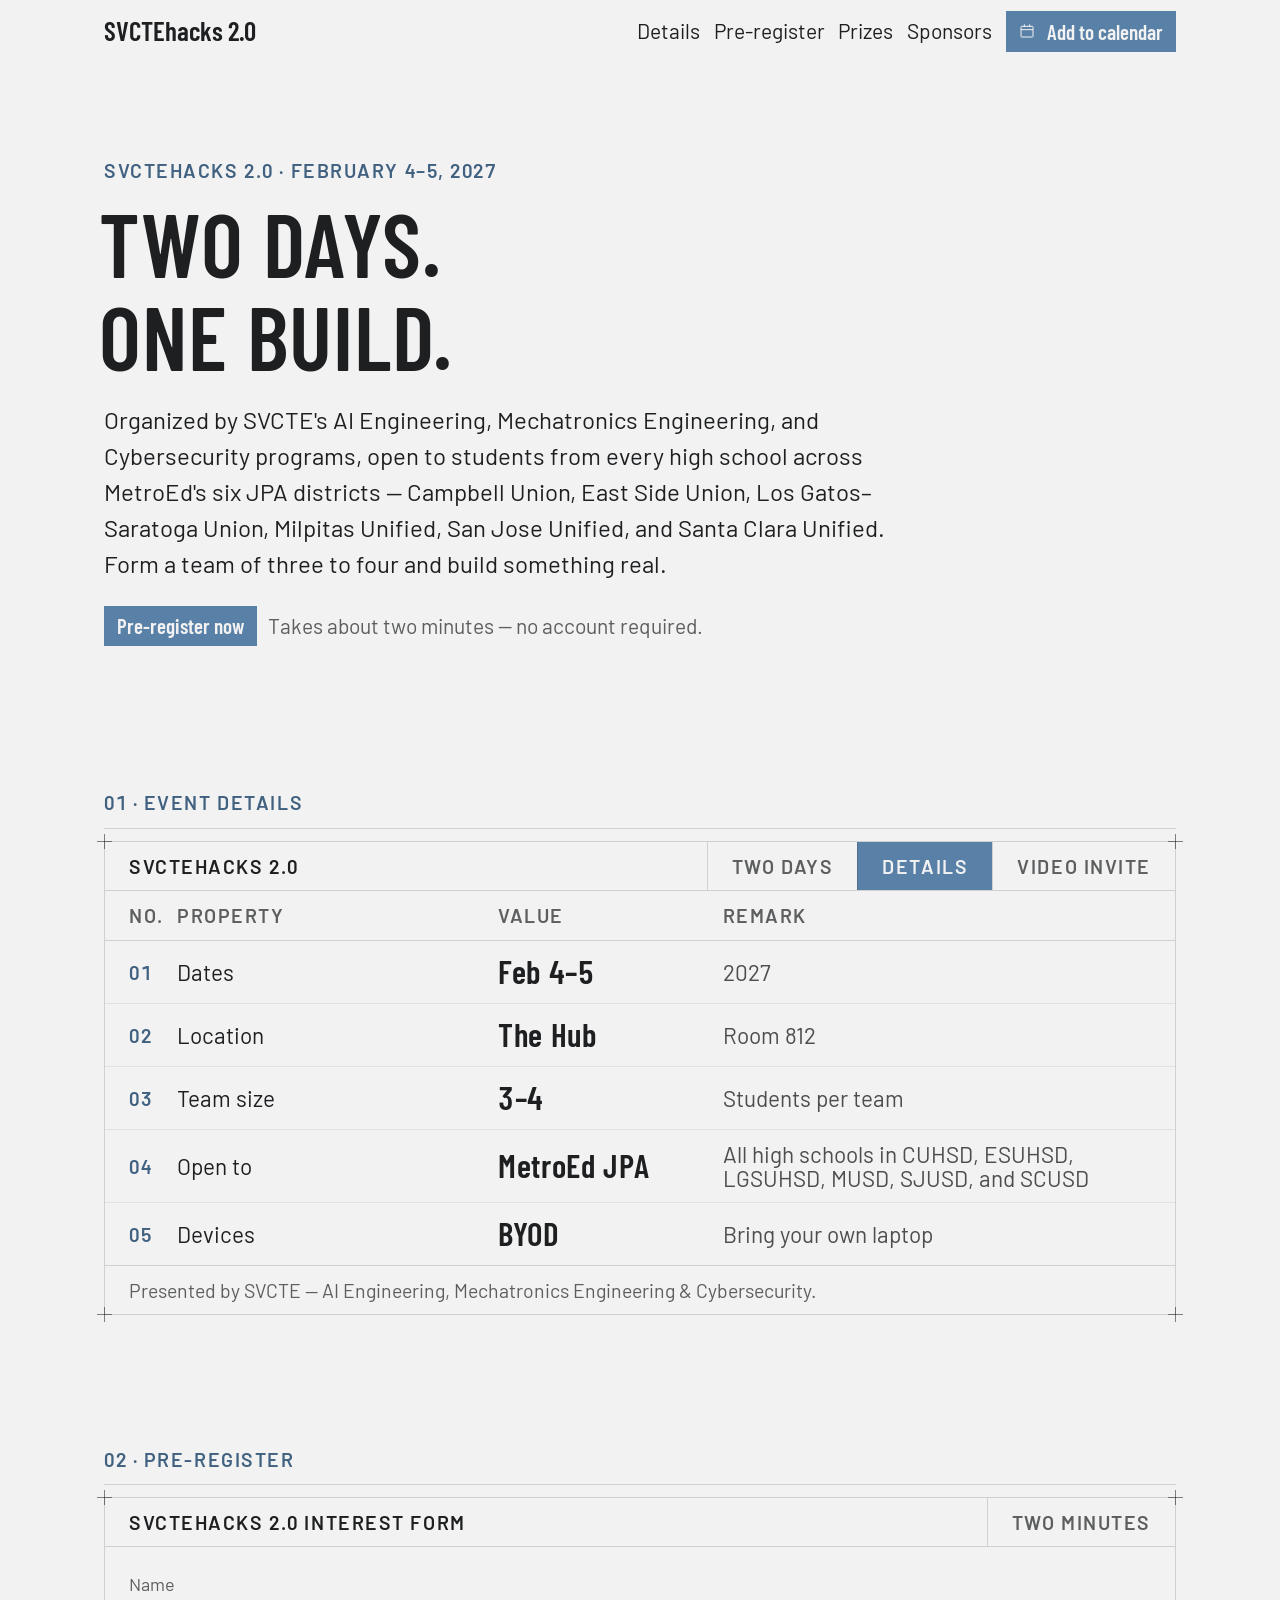
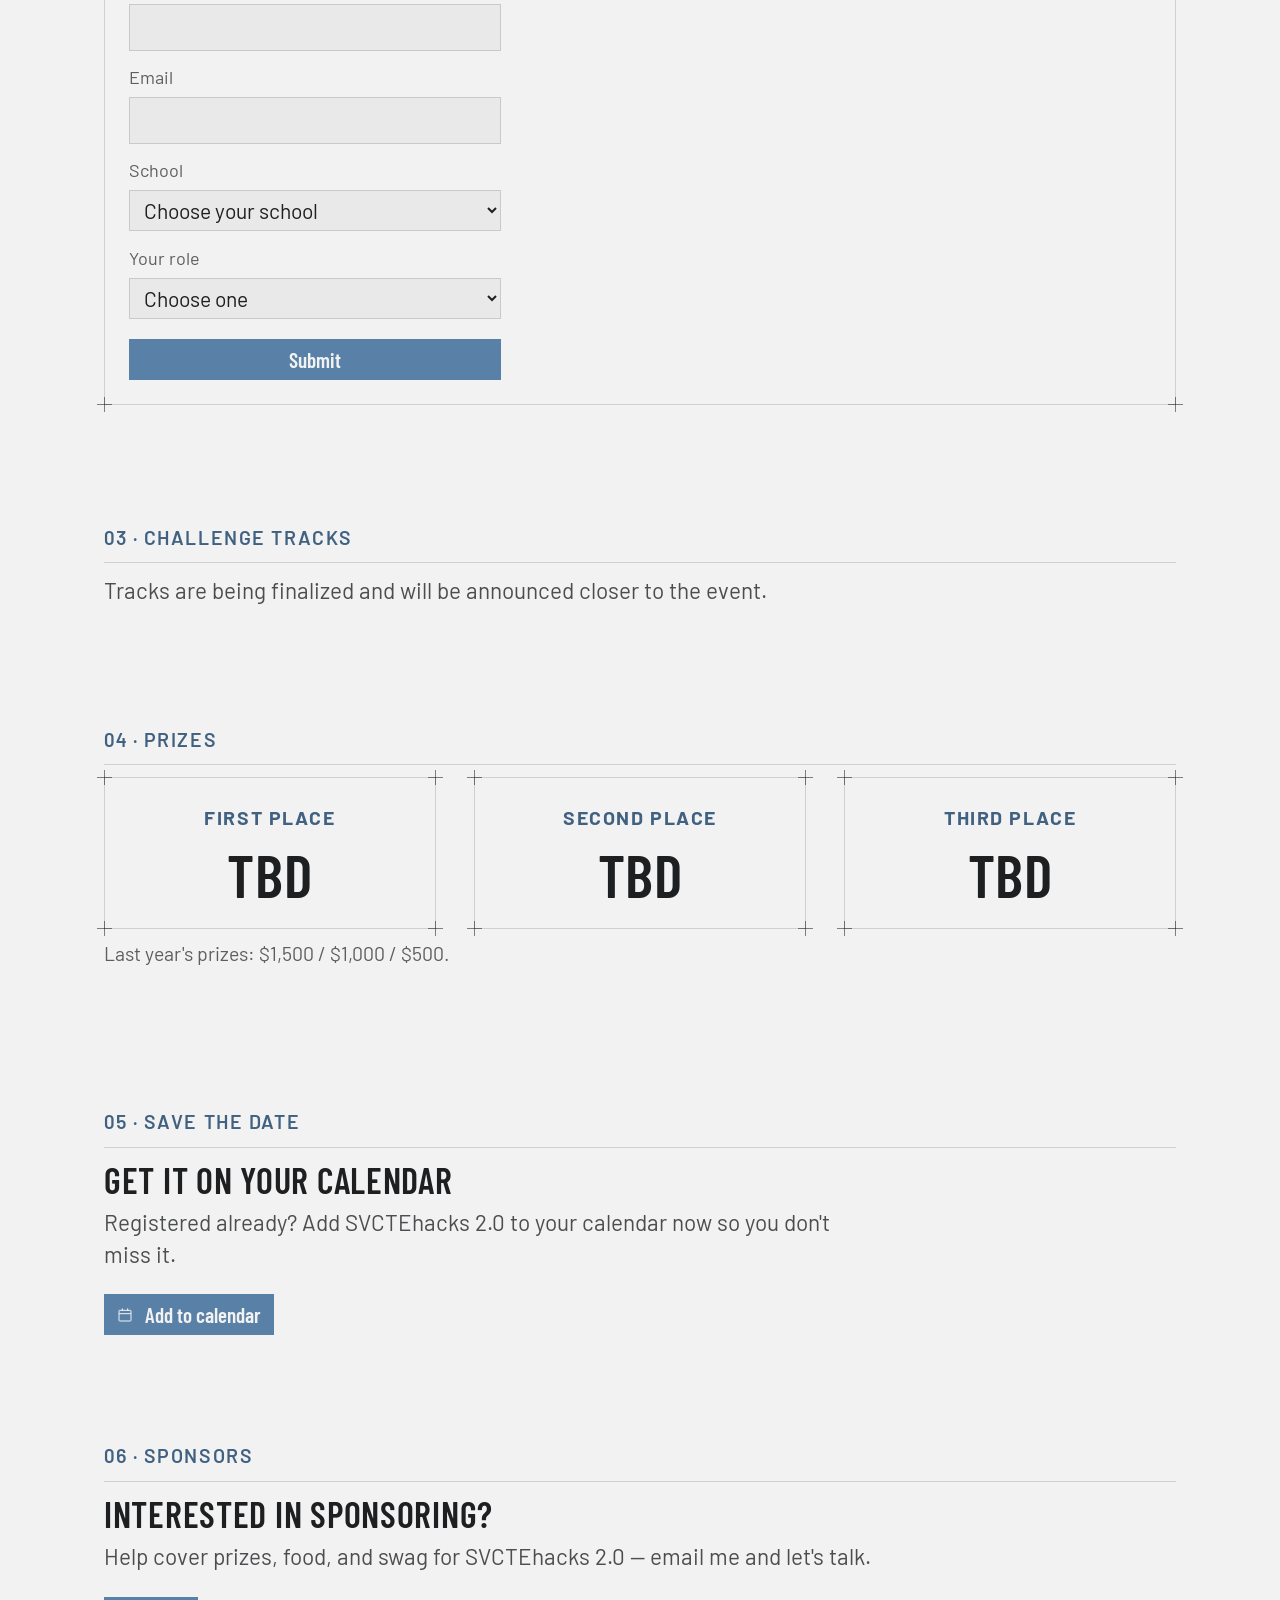
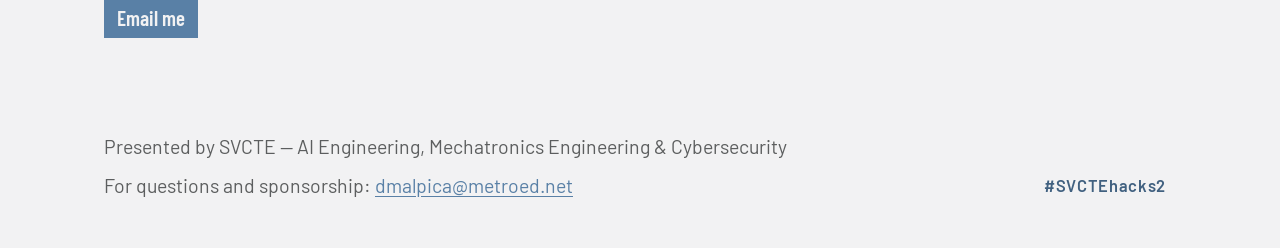
==== index.html @ 2ddc2a38 "sponsors" ====
<!DOCTYPE html>
<html lang="en">
<head>
<meta charset="utf-8">
<meta name="viewport" content="width=device-width, initial-scale=1">
<title>SVCTEhacks 2.0</title>
<link rel="preconnect" href="https://fonts.googleapis.com">
<link rel="preconnect" href="https://fonts.gstatic.com" crossorigin>
<link href="https://fonts.googleapis.com/css2?family=Barlow:wght@400;500;700&family=Barlow+Condensed:wght@400;600&display=swap" rel="stylesheet">
<link rel="stylesheet" href="styles.css">
</head>
<body>

<nav class="nav">
  <span class="nav-brand">SVCTEhacks 2.0</span>
  <a href="#details" aria-current="location">Details</a>
  <a href="#pre-register">Pre-register</a>
  <a href="#prizes">Prizes</a>
  <a href="#sponsors">Sponsors</a>
  <a target="_blank" rel="noopener" class="btn btn-primary" href="https://calendar.google.com/calendar/render?action=TEMPLATE&amp;text=SVCTEhacks+2.0&amp;dates=20270204T073000/20270204T154500&amp;recur=RRULE%3AFREQ%3DDAILY%3BCOUNT%3D2&amp;details=Presented+by+SVCTE+%E2%80%94+AI+Engineering%2C+Mechatronics+Engineering+%26+Cybersecurity.+Team+size%3A+3%E2%80%934.+BYOD.&amp;location=The+Hub%2C+Room+812&amp;ctz=America%2FLos_Angeles">
    <svg class="icon-cal" viewBox="0 0 24 24"><rect x="3" y="5" width="18" height="16" rx="1"></rect><line x1="3" y1="10" x2="21" y2="10"></line><line x1="8" y1="2" x2="8" y2="6"></line><line x1="16" y1="2" x2="16" y2="6"></line></svg>Add to calendar
  </a>
</nav>

<div class="wrap">

  <section class="hero">
    <span class="kicker">SVCTEhacks 2.0 · February 4–5, 2027</span>
    <h1 class="display"><span class="line">Two days.</span> <span class="line">One build.</span></h1>
    <p class="sub">Organized by SVCTE's AI Engineering, Mechatronics Engineering, and Cybersecurity programs, open to students from every high school across MetroEd's six JPA districts — Campbell Union, East Side Union, Los Gatos–Saratoga Union, Milpitas Unified, San Jose Unified, and Santa Clara Unified. Form a team of three to four and build something real.</p>
    <div class="row">
      <a href="#pre-register" class="btn btn-primary">Pre-register now</a>
      <span class="soon-note">Takes about two minutes — no account required.</span>
    </div>
  </section>

  <section class="sheet" id="details" aria-label="Event details">
    <span class="kicker">01 · Event details</span>
    <hr class="caption-rule">
    <div class="plate">
      <i class="corner tl"></i><i class="corner tr"></i><i class="corner bl"></i><i class="corner br"></i>
      <header class="title-block">
        <span class="tb-title">SVCTEhacks 2.0</span>
        <span class="tb-cell">Two days</span>
        <div class="tb-tabs" role="tablist" aria-label="Event details tabs">
          <button type="button" class="tb-tab" id="tab-details-btn" role="tab" aria-controls="tab-details-panel" aria-selected="true">Details</button>
          <button type="button" class="tb-tab" id="tab-video-btn" role="tab" aria-controls="tab-video-panel" aria-selected="false" tabindex="-1">Video invite</button>
        </div>
      </header>
      <div class="tab-panel" id="tab-details-panel" role="tabpanel" aria-labelledby="tab-details-btn">
        <table class="table spec">
          <colgroup><col class="c-num"><col class="c-prop"><col class="c-val"><col class="c-rem"></colgroup>
          <thead><tr><th scope="col">No.</th><th scope="col">Property</th><th scope="col">Value</th><th scope="col">Remark</th></tr></thead>
          <tbody>
            <tr><td class="s-num">01</td><td class="s-prop">Dates</td><td class="s-val">Feb 4–5</td><td class="s-rem">2027</td></tr>
            <tr><td class="s-num">02</td><td class="s-prop">Location</td><td class="s-val">The Hub</td><td class="s-rem">Room 812</td></tr>
            <tr><td class="s-num">03</td><td class="s-prop">Team size</td><td class="s-val">3–4</td><td class="s-rem">Students per team</td></tr>
            <tr><td class="s-num">04</td><td class="s-prop">Open to</td><td class="s-val">MetroEd JPA</td><td class="s-rem">All high schools in CUHSD, ESUHSD, LGSUHSD, MUSD, SJUSD, and SCUSD</td></tr>
            <tr><td class="s-num">05</td><td class="s-prop">Devices</td><td class="s-val">BYOD</td><td class="s-rem">Bring your own laptop</td></tr>
          </tbody>
        </table>
        <p class="sheet-note">Presented by SVCTE — AI Engineering, Mechatronics Engineering &amp; Cybersecurity.</p>
      </div>
      <div class="tab-panel" id="tab-video-panel" role="tabpanel" aria-labelledby="tab-video-btn" hidden>
        <div class="video-embed">
          <iframe src="https://drive.google.com/file/d/1wnL2YPRP2b8Q67NZZJpYlAL6P4nnTDyW/preview" allow="autoplay" allowfullscreen loading="lazy" title="SVCTEhacks 2.0 video invite"></iframe>
        </div>
      </div>
    </div>
  </section>

  <section class="sheet" id="pre-register" aria-label="Pre-registration">
    <span class="kicker">02 · Pre-register</span>
    <hr class="caption-rule">
    <div class="plate">
      <i class="corner tl"></i><i class="corner tr"></i><i class="corner bl"></i><i class="corner br"></i>
      <header class="title-block">
        <span class="tb-title">SVCTEhacks 2.0 Interest Form</span>
        <span class="tb-cell">Two minutes</span>
      </header>
      <form class="reg-form" id="reg-form" action="https://docs.google.com/forms/d/e/1FAIpQLSfO6ribWVjXByzqpLZB1OcI2Eb27AE6U26byu3oRKLkeKLzAw/formResponse" method="POST" target="hidden_iframe">
        <div class="field">
          <label for="reg-name">Name</label>
          <input class="input" type="text" id="reg-name" name="entry.893244931" autocomplete="name" required>
        </div>
        <div class="field">
          <label for="reg-email">Email</label>
          <input class="input" type="email" id="reg-email" name="entry.1151241553" autocomplete="email" required>
        </div>
        <div class="field">
          <label for="reg-school">School</label>
          <select class="input" id="reg-school" name="entry.1630946748" required>
            <option value="" disabled selected>Choose your school</option>
            <option>Abraham Lincoln High School</option>
            <option>Accel Middle College</option>
            <option>Andrew P. Hill High School</option>
            <option>Apollo High School</option>
            <option>Boynton High School</option>
            <option>Branham High School</option>
            <option>Broadway High School</option>
            <option>Calaveras Hills High School</option>
            <option>Calero High School</option>
            <option>Del Mar High School</option>
            <option>Evergreen Valley High School</option>
            <option>Foothill High School</option>
            <option>Gunderson High School</option>
            <option>Independence High School</option>
            <option>James Lick High School</option>
            <option>Leigh High School</option>
            <option>Leland High School</option>
            <option>Liberty Alternative School</option>
            <option>Los Gatos High School</option>
            <option>MacDonald High School</option>
            <option>Middle College High School</option>
            <option>Milpitas High School</option>
            <option>Mission Early College High School</option>
            <option>Mt. Pleasant High School</option>
            <option>New Valley High School</option>
            <option>Oak Grove High School</option>
            <option>Pegasus High School</option>
            <option>Phoenix High School</option>
            <option>Piedmont Hills High School</option>
            <option>Pioneer High School</option>
            <option>Prospect High School</option>
            <option>San José High School</option>
            <option>Santa Clara High School</option>
            <option>Santa Teresa High School</option>
            <option>Saratoga High School</option>
            <option>Silver Creek High School</option>
            <option>Westmont High School</option>
            <option>Wilcox High School</option>
            <option>William C. Overfelt High School</option>
            <option>Willow Glen High School</option>
            <option>Wilson High School</option>
            <option>Yerba Buena High School</option>
          </select>
        </div>
        <div class="field">
          <label for="reg-role">Your role</label>
          <select class="input" id="reg-role" name="entry.1387347666" required>
            <option value="" disabled selected>Choose one</option>
            <option value="student">Student</option>
            <option value="teacher">Teacher</option>
            <option value="counselor">Counselor</option>
          </select>
        </div>
        <button type="submit" class="btn btn-primary btn-block">Submit</button>
      </form>
      <p class="reg-confirm" id="reg-confirm" hidden>You're on the list — we'll email you when full registration opens.</p>
    </div>
  </section>
  <iframe name="hidden_iframe" id="hidden_iframe" title="Registration submission target" style="display:none;"></iframe>

  <section class="tracks">
    <span class="kicker">03 · Challenge tracks</span>
    <hr class="caption-rule">
    <p class="note">Tracks are being finalized and will be announced closer to the event.</p>
  </section>

  <section class="prizes-section" id="prizes">
    <span class="kicker">04 · Prizes</span>
    <hr class="caption-rule">
    <div class="cells">
      <div class="cell-frame">
        <i class="corner tl"></i><i class="corner tr"></i><i class="corner bl"></i><i class="corner br"></i>
        <p class="place">First place</p>
        <p class="amount">TBD</p>
      </div>
      <div class="cell-frame">
        <i class="corner tl"></i><i class="corner tr"></i><i class="corner bl"></i><i class="corner br"></i>
        <p class="place">Second place</p>
        <p class="amount">TBD</p>
      </div>
      <div class="cell-frame">
        <i class="corner tl"></i><i class="corner tr"></i><i class="corner bl"></i><i class="corner br"></i>
        <p class="place">Third place</p>
        <p class="amount">TBD</p>
      </div>
    </div>
    <p class="sheet-note" style="border-top:0;padding-left:0;">Last year's prizes: $1,500 / $1,000 / $500.</p>
  </section>

  <section class="close" id="calendar">
    <span class="kicker">05 · Save the date</span>
    <hr class="caption-rule">
    <h3>Get it on your calendar</h3>
    <p class="sub">Registered already? Add SVCTEhacks 2.0 to your calendar now so you don't miss it.</p>
    <div class="row">
      <a target="_blank" rel="noopener" class="btn btn-primary" href="https://calendar.google.com/calendar/render?action=TEMPLATE&amp;text=SVCTEhacks+2.0&amp;dates=20270204T073000/20270204T154500&amp;recur=RRULE%3AFREQ%3DDAILY%3BCOUNT%3D2&amp;details=Presented+by+SVCTE+%E2%80%94+AI+Engineering%2C+Mechatronics+Engineering+%26+Cybersecurity.+Team+size%3A+3%E2%80%934.+BYOD.&amp;location=The+Hub%2C+Room+812&amp;ctz=America%2FLos_Angeles">
        <svg class="icon-cal" viewBox="0 0 24 24"><rect x="3" y="5" width="18" height="16" rx="1"></rect><line x1="3" y1="10" x2="21" y2="10"></line><line x1="8" y1="2" x2="8" y2="6"></line><line x1="16" y1="2" x2="16" y2="6"></line></svg>Add to calendar
      </a>
    </div>
  </section>

  <section class="close" id="sponsors">
    <span class="kicker">06 · Sponsors</span>
    <hr class="caption-rule">
    <h3>Interested in sponsoring?</h3>
    <p class="sub">Help cover prizes, food, and swag for SVCTEhacks 2.0 — email me and let's talk.</p>
    <div class="row">
      <a class="btn btn-primary" href="mailto:dmalpica@metroed.net?subject=SVCTEhacks%202.0%20Sponsorship">Email me</a>
    </div>
  </section>

  <footer>
    <span>Presented by SVCTE — AI Engineering, Mechatronics Engineering &amp; Cybersecurity</span>
    <span>For questions and sponsorship: <a href="mailto:dmalpica@metroed.net">dmalpica@metroed.net</a></span>
    <span class="tag">#SVCTEhacks2</span>
  </footer>
</div>

<script src="script.js"></script>
</body>
</html>
---- styles.css ----
/* Industry — design-system tokens and component classes. This file is the source of truth for the system's look; retune it here and see readme.md. */
:root {
  --color-bg: #f2f2f3;
  --color-surface: #e9e9ea;
  --color-text: #1d1f20;
  --color-accent: #5980a6;
  --color-accent-2: #728fab;
  --color-divider: color-mix(in srgb, #1d1f20 16%, transparent);

  /* Tonal ramps — generated in OKLCH on one shared lightness scale, so the
     same step of any role matches the others in visual value. */
  --color-neutral-100: #f5f5f8;
  --color-neutral-200: #e7e7ea;
  --color-neutral-300: #d4d4d7;
  --color-neutral-400: #b7b7ba;
  --color-neutral-500: #98989b;
  --color-neutral-600: #7a7a7d;
  --color-neutral-700: #5d5d60;
  --color-neutral-800: #424244;
  --color-neutral-900: #2b2b2d;

  --color-accent-100: #eef6ff;
  --color-accent-200: #d6ebff;
  --color-accent-300: #b5d9fd;
  --color-accent-400: #94bce3;
  --color-accent-500: #749dc4;
  --color-accent-600: #597ea3;
  --color-accent-700: #416180;
  --color-accent-800: #2c455d;
  --color-accent-900: #1d2d3d;

  --color-accent-2-100: #eef6ff;
  --color-accent-2-200: #d6ebff;
  --color-accent-2-300: #bdd8f2;
  --color-accent-2-400: #9ebbd8;
  --color-accent-2-500: #7e9cb8;
  --color-accent-2-600: #627d98;
  --color-accent-2-700: #486077;
  --color-accent-2-800: #314457;
  --color-accent-2-900: #1f2d3a;

  --font-heading: "Barlow Condensed", system-ui, sans-serif;
  --font-heading-weight: 600;
  --font-body: "Barlow", system-ui, sans-serif;

  --space-1: 3.4px;
  --space-2: 6.8px;
  --space-3: 10.2px;
  --space-4: 13.6px;
  --space-6: 20.4px;
  --space-8: 27.2px;

  --radius-sm: 2px;
  --radius-md: 4px;
  --radius-lg: 7px;

  /* Elevation — derived from the ground: soft ink-tinted shadows on a
     light theme, a hairline edge + ambient darkness on a dark one. */
  --shadow-sm: 0 1px 2px color-mix(in srgb, #2b2b2d 14%, transparent);
  --shadow-md: 0 3px 10px color-mix(in srgb, #2b2b2d 16%, transparent);
  --shadow-lg: 0 12px 32px color-mix(in srgb, #2b2b2d 22%, transparent);
}

body {
  background: var(--color-bg);
  color: var(--color-text);
  font-family: var(--font-body);
}
h1, h2, h3, h4 { font-family: var(--font-heading); font-weight: var(--font-heading-weight); }

.blueprint {
  position: relative;
  border: 1px solid var(--color-divider);
  border-radius: 0;
}
/* The overlay image treatments (halftone, duotone) clip their overlay
   (overflow:hidden); a blueprint wrapper draws its registration marks
   outside the box, so when both classes share a wrapper the frame must
   win. */
.blueprint.halftone, .blueprint.plate, .blueprint.duotone { overflow: visible; }
.blueprint > .corner {
  position: absolute; width: 11px; height: 11px;
  color: color-mix(in srgb, var(--color-text) 55%, transparent);
}
.blueprint > .corner::before, .blueprint > .corner::after {
  content: ""; position: absolute; background: currentColor;
}
.blueprint > .corner::before { left: 5px; top: 0; width: 1px; height: 100%; }
.blueprint > .corner::after  { top: 5px; left: 0; width: 100%; height: 1px; }
.blueprint > .corner.tl { top: -6px; left: -6px; }
.blueprint > .corner.tr { top: -6px; right: -6px; }
.blueprint > .corner.bl { bottom: -6px; left: -6px; }
.blueprint > .corner.br { bottom: -6px; right: -6px; }

.duotone{position:relative;overflow:hidden}
.duotone::after{content:"";position:absolute;inset:0;pointer-events:none;
  background:var(--color-accent);mix-blend-mode:color}

/* ══════════════════════════════════════════════════════════════════════════
   Components — built with the tokens above. Plain CSS
   on plain HTML: no JavaScript, no build step. Each class is documented in
   readme.md and demonstrated in foundations/ and components/.
   ══════════════════════════════════════════════════════════════════════ */

*, *::before, *::after { box-sizing: border-box; }
body { margin: 0; font-size: 22.5px; line-height: 1.55; font-weight: 400; }
h1, h2, h3, h4, h5, h6 {
  font-family: var(--font-heading); font-weight: var(--font-heading-weight);
  line-height: 1.12; letter-spacing: -0.015em; margin: 0 0 var(--space-2);
}
h1 { font-size: 63px; }
h2 { font-size: 48px; }
h3 { font-size: 37.5px; }
h4 { font-size: 30px; }
h5 { font-size: 24px; }
h6 { font-size: 19.5px; }
h6 { letter-spacing: 0.08em; text-transform: uppercase; }
p { margin: 0 0 var(--space-3); }
a { color: var(--color-accent); text-underline-offset: 3px; }
img { display: block; max-width: 100%; }
figure { margin: 0; }
figcaption {
  font-size: 16.5px; margin-top: var(--space-1);
  color: color-mix(in srgb, var(--color-text) 55%, transparent);
}
.text-muted { color: color-mix(in srgb, var(--color-text) 55%, transparent); }
:focus { outline: none; }
:focus-visible { outline: 2px solid var(--color-accent); outline-offset: 2px; }
::selection { background: color-mix(in srgb, var(--color-accent) 30%, transparent); }

/* — rules — */
.hr {
  height: 1px; border: 0; margin: var(--space-4) 0;
  background: var(--color-divider);
}

/* — buttons — */
.btn {
  display: inline-flex; align-items: center; justify-content: center; gap: 6px;
  cursor: pointer; text-decoration: none;
  font-family: var(--font-heading); font-weight: var(--font-heading-weight);
  font-size: 21px; line-height: 1.2; color: var(--color-text); /* matches the .input's 21px —
     the pair sits side by side in sign-up rows */
  background: transparent; border: 1px solid transparent;
  padding: var(--space-2) calc(var(--space-3) * 1.2);
  border-radius: var(--radius-md);
}
.btn svg { display: block; }
.btn:disabled { opacity: 0.45; cursor: not-allowed; }
.btn-primary { background: var(--color-accent); color: var(--color-bg); }
.btn-primary:hover { background: var(--color-accent-600); }
.btn-primary:active { background: var(--color-accent-700); }
.btn-secondary { border-color: var(--color-divider); }
.btn-secondary:hover { background: color-mix(in srgb, var(--color-text) 7%, transparent); }
.btn-secondary:active { background: color-mix(in srgb, var(--color-text) 14%, transparent); }
.btn-ghost { color: var(--color-accent); padding-inline: var(--space-1); }
.btn-ghost:hover { background: color-mix(in srgb, var(--color-accent) 10%, transparent); }
.btn-ghost:active { background: color-mix(in srgb, var(--color-accent) 18%, transparent); }
.btn-icon { width: 36px; height: 36px; padding: 0; }
.btn-block { width: 100%; margin-top: var(--space-2); }

/* — forms — */
.field > label {
  display: block; font-size: 18px; margin-bottom: 5px;
  color: color-mix(in srgb, var(--color-text) 70%, transparent);
}
.input {
  width: 100%; min-height: 36px; padding: 6px 10px; font: inherit;
  font-size: 21px; color: var(--color-text); caret-color: var(--color-accent);
  background: var(--color-surface);
  border: 1px solid var(--color-divider); border-radius: var(--radius-md);
}
.input:hover { border-color: color-mix(in srgb, var(--color-text) 45%, transparent); }
.input:focus-visible { border-color: var(--color-accent); outline-offset: 0; }
textarea.input { min-height: 90px; resize: vertical; }
.radio { display: inline-flex; align-items: center; gap: 8px; cursor: pointer; font-size: 21px; }
.radio input, .seg-opt input {
  position: absolute; opacity: 0; width: 0; height: 0; pointer-events: none;
}
.radio .dot {
  width: 16px; height: 16px; flex: none; border-radius: 50%;
  border: 1.5px solid var(--color-divider);
}
.radio:hover .dot { border-color: var(--color-accent); }
.radio input:checked + .dot {
  border-color: var(--color-accent); background: var(--color-accent);
  box-shadow: inset 0 0 0 4px var(--color-bg);
}
.radio input:focus-visible + .dot { outline: 2px solid var(--color-accent); outline-offset: 2px; }
.seg {
  display: inline-flex; overflow: hidden;
  border: 1px solid var(--color-divider); border-radius: var(--radius-md);
}
.seg-opt {
  display: inline-flex; align-items: center; gap: 6px;
  padding: 7px 12px; font-size: 19.5px; cursor: pointer;
}
.seg-opt + .seg-opt { border-left: 1px solid var(--color-divider); }
.seg-opt:has(input:checked) { background: var(--color-accent); color: var(--color-bg); }
.seg-opt:not(:has(input:checked)):hover { background: color-mix(in srgb, var(--color-text) 7%, transparent); }
.seg-opt:has(input:focus-visible) { outline: 2px solid var(--color-accent); outline-offset: -2px; }

/* — cards — */
.card {
  display: flex; flex-direction: column; gap: var(--space-2);
  padding: var(--space-3); border-radius: var(--radius-md); background: var(--color-surface);
}
.card-kicker { font-size: 15px; letter-spacing: 0.1em; text-transform: uppercase; color: var(--color-accent); }
.card-title {
  font-family: var(--font-heading); font-weight: var(--font-heading-weight);
  font-size: 25.5px; line-height: 1.2;
}
.card-body { margin: 0; font-size: 19.5px; opacity: 0.8; flex: 1; }
.card-meta {
  display: flex; align-items: center; gap: 6px; font-size: 16.5px;
  color: color-mix(in srgb, var(--color-text) 50%, transparent);
}
.elev-sm { box-shadow: var(--shadow-sm); }
.elev-md { box-shadow: var(--shadow-md); }
.elev-lg { box-shadow: var(--shadow-lg); }

/* — tags — */
.tag {
  display: inline-flex; align-items: center; font-size: 16.5px;
  letter-spacing: 0.02em; padding: 3px 10px;
  border-radius: calc(var(--radius-md) * 0.75);
}
.tag-accent { background: var(--color-accent-100); color: var(--color-accent-800); }
.tag-accent-2 { background: var(--color-accent-2-100); color: var(--color-accent-2-800); }
.tag-neutral { background: var(--color-neutral-100); color: var(--color-neutral-800); }
.tag-outline { border: 1px solid var(--color-accent); color: var(--color-accent); }

/* — navigation — */
.nav {
  display: flex; align-items: center; flex-wrap: wrap; gap: var(--space-4);
  row-gap: var(--space-3);
  padding: var(--space-3) var(--space-4);
  border-bottom: none;
}
.nav-brand {
  font-family: var(--font-heading); font-weight: var(--font-heading-weight);
  font-size: 27px; margin-right: auto;
}
.nav a { color: inherit; text-decoration: none; font-size: 21px; }
.nav a:hover, .nav a[aria-current='page'] { color: var(--color-accent); }
.nav a.btn-primary, .nav a.btn-primary:hover { color: var(--color-bg); }

.nav .btn-primary {
  position: relative;
  overflow: hidden;
}
.nav .btn-primary::after {
  content: "";
  position: absolute;
  top: 0;
  left: -60%;
  width: 45%;
  height: 100%;
  background: linear-gradient(115deg, transparent, color-mix(in srgb, var(--color-bg) 65%, transparent), transparent);
  animation: nav-cta-glimmer 3.6s ease-in-out infinite;
  pointer-events: none;
}
@keyframes nav-cta-glimmer {
  0%, 45% { left: -60%; }
  75%, 100% { left: 130%; }
}
@media (prefers-reduced-motion: reduce) {
  .nav .btn-primary::after { animation: none; display: none; }
}

/* — tables — */
.table { width: 100%; border-collapse: collapse; font-size: 21px; }
.table th {
  text-align: left; font-size: 16.5px; letter-spacing: 0.08em; text-transform: uppercase;
  color: color-mix(in srgb, var(--color-text) 60%, transparent);
  padding: var(--space-2); border-bottom: 1px solid var(--color-divider);
}
.table td {
  padding: var(--space-2);
  border-bottom: 1px solid color-mix(in srgb, var(--color-text) 8%, transparent);
}
.table tbody tr:hover { background: color-mix(in srgb, var(--color-text) 4%, transparent); }

/* — dialog — */
.dialog-backdrop {
  position: fixed; inset: 0; display: grid; place-items: center;
  padding: var(--space-4);
  background: color-mix(in srgb, var(--color-neutral-900) 50%, transparent);
}
.dialog {
  width: min(440px, 100%); display: flex; flex-direction: column; gap: var(--space-3);
  padding: var(--space-4); border-radius: var(--radius-lg);
  background: var(--color-surface); box-shadow: var(--shadow-lg);
}
.dialog-title {
  font-family: var(--font-heading); font-weight: var(--font-heading-weight);
  font-size: 30px;
}
.dialog-body { font-size: 21px; opacity: 0.85; }
.dialog-actions { display: flex; justify-content: flex-end; gap: var(--space-2); margin-top: var(--space-2); }

/* — blueprint frame: components are wireframe objects (see .blueprint
     and .corner above) — square, transparent, hairline-bordered — */
.card, .btn, .input, .tag, .seg, .dialog { border-radius: 0; }
.card, .dialog { background: transparent; border: 1px solid var(--color-divider); }
.btn { border: 1px solid var(--color-divider); }
.btn-primary { border-color: var(--color-accent); }
.btn-ghost { border-color: transparent; }

/* — page layout — */
:root { --leading: 24px; --half: 12px; --edge: clamp(20px, 5vw, 72px); --measure: 60ch; }
body { margin: 0; text-wrap: pretty; }
.wrap { max-width: 1200px; margin: 0 auto; padding: 0 var(--edge); }
.nav { padding-inline: max(var(--edge), calc((100% - 1200px) / 2 + var(--edge))); }
.nav a { white-space: nowrap; }
@media (max-width: 760px) {
  .nav-brand { flex-basis: 100%; margin-right: 0; }
}
@media (max-width: 480px) {
  .nav a:not(.btn) { display: none; }
  .nav-brand { font-size: 19px; }
  .nav .btn-primary { font-size: 14px; }
}

.kicker { display: block; font-size: 19.5px; line-height: 1.3; letter-spacing: 0.08em;
  text-transform: uppercase; font-weight: 600; color: var(--color-accent-700);
  font-feature-settings: "tnum" 1; margin: 0 0 var(--half); }
.caption-rule { height: 1px; border: 0; margin: 0 0 calc(var(--leading) - var(--half)); background: var(--color-divider); }

.hero { padding: calc(4 * var(--leading)) 0 calc(3 * var(--leading)); }
.display { font-family: var(--font-heading); font-weight: var(--font-heading-weight);
  font-size: clamp(48px, 7vw, 96px); line-height: clamp(50px, 7.3vw, 100px);
  letter-spacing: 0.01em; text-transform: uppercase; margin: 0; margin-left: -0.052em;
  text-box: trim-both cap alphabetic; }
.display .line { display: block; }
.hero .sub { font-size: 24px; line-height: 1.5; max-width: var(--measure);
  margin: calc(1.5 * var(--leading) - 1cap) 0 0; text-box: trim-both cap alphabetic; }
.hero .row { display: flex; gap: var(--space-3); flex-wrap: wrap; margin-top: var(--leading); align-items: center; }
.hero .row .btn, .close .row .btn { flex-shrink: 0; white-space: nowrap; }
.icon-cal { width: 16px; height: 16px; stroke: currentColor; fill: none; stroke-width: 1.5;
  vertical-align: -3px; margin-right: 6px; }
.soon-note { font-size: 21px; color: color-mix(in srgb, var(--color-text) 70%, transparent); }

.sheet { padding: calc(3 * var(--leading)) 0 calc(2.5 * var(--leading)); }
.plate { position: relative; border: 1px solid var(--color-divider); }
.plate > .corner, .cell-frame > .corner { position: absolute; width: 15px; height: 15px;
  color: color-mix(in srgb, var(--color-text) 55%, transparent); pointer-events: none; }
.plate > .corner::before, .cell-frame > .corner::before { content: ""; position: absolute; left: 7px; top: 0; width: 1px; height: 100%; background: currentColor; }
.plate > .corner::after, .cell-frame > .corner::after { content: ""; position: absolute; top: 7px; left: 0; width: 100%; height: 1px; background: currentColor; }
.plate > .corner.tl, .cell-frame > .corner.tl { top: -8px; left: -8px; }
.plate > .corner.tr, .cell-frame > .corner.tr { top: -8px; right: -8px; }
.plate > .corner.bl, .cell-frame > .corner.bl { bottom: -8px; left: -8px; }
.plate > .corner.br, .cell-frame > .corner.br { bottom: -8px; right: -8px; }
.title-block { display: flex; flex-wrap: wrap; align-items: stretch; border-bottom: 1px solid var(--color-divider); }
.title-block > span { padding: var(--half) var(--leading); font-size: 19.5px; line-height: var(--leading);
  letter-spacing: 0.08em; text-transform: uppercase; font-weight: 600; font-feature-settings: "tnum" 1; }
.tb-title { flex: 1; min-width: 16ch; }
.tb-cell { border-left: 1px solid var(--color-divider); white-space: nowrap;
  color: color-mix(in srgb, var(--color-text) 70%, transparent); }
.spec { table-layout: fixed; width: 100%; }
.spec col.c-num { width: calc(3 * var(--leading)); }
.spec col.c-prop { width: 30%; }
.spec col.c-val { width: 21%; }
.spec th, .spec td { padding: var(--half) var(--leading) var(--half) 0; vertical-align: middle; }
.spec th:first-child, .spec td:first-child { padding-left: var(--leading); }
.spec th { font-size: 19.5px; line-height: 1.3; font-weight: 600;
  color: color-mix(in srgb, var(--color-text) 70%, transparent); }
.spec td { font-size: 22.5px; line-height: var(--leading); }
.spec .s-num { font-size: 19.5px; font-weight: 600; letter-spacing: 0.08em; color: var(--color-accent-700);
  font-feature-settings: "tnum" 1; }
.spec .s-val { font-family: var(--font-heading); font-weight: var(--font-heading-weight); font-size: 33px;
  line-height: 1.15; letter-spacing: 0.02em; font-feature-settings: "tnum" 1; white-space: nowrap; }
.spec .s-rem { color: color-mix(in srgb, var(--color-text) 78%, transparent); }
.spec tbody tr:last-child td { border-bottom: 0; }
.spec tbody tr:hover { background: none; }
.sheet-note { margin: 0; padding: var(--half) var(--leading); border-top: 1px solid var(--color-divider);
  font-size: 19.5px; line-height: var(--leading); color: color-mix(in srgb, var(--color-text) 70%, transparent); }

.tb-tabs { display: flex; }
.tb-tab { appearance: none; background: none; border: 0; border-left: 1px solid var(--color-divider);
  cursor: pointer; font: inherit; white-space: nowrap;
  padding: var(--half) var(--leading); font-size: 19.5px; line-height: var(--leading);
  letter-spacing: 0.08em; text-transform: uppercase; font-weight: 600; font-feature-settings: "tnum" 1;
  color: color-mix(in srgb, var(--color-text) 70%, transparent); }
.tb-tab:hover { color: var(--color-text); }
.tb-tab[aria-selected="true"] { color: var(--color-bg); background: var(--color-accent); }
.tab-panel[hidden] { display: none; }
.video-embed { position: relative; width: 100%; aspect-ratio: 16 / 9; min-height: 220px; background: var(--color-neutral-900); }
.video-embed iframe { position: absolute; inset: 0; width: 100%; height: 100%; border: 0; }

.reg-form { display: flex; flex-direction: column; gap: var(--space-4); max-width: 420px;
  padding: var(--leading); }
.reg-confirm { margin: 0; padding: var(--leading); font-size: 22.5px; line-height: 1.4;
  color: color-mix(in srgb, var(--color-text) 78%, transparent); }

.tracks { padding: calc(2.5 * var(--leading)) 0; }
.tracks p.note { font-size: 22.5px; line-height: 1.4; max-width: var(--measure);
  color: color-mix(in srgb, var(--color-text) 78%, transparent);
  margin: calc(var(--leading) - 1cap) 0 0; text-box: trim-both cap alphabetic; }

.prizes-section { padding: calc(2.5 * var(--leading)) 0 calc(3 * var(--leading)); }
.cells { display: grid; grid-template-columns: repeat(3, 1fr); gap: clamp(20px, 3vw, 48px);
  margin-top: calc(var(--leading) - var(--half)); }
.cell-frame { position: relative; border: 1px solid var(--color-divider); padding: var(--leading); text-align: center; }
.cell-frame .place { font-size: 19.5px; font-weight: 700; letter-spacing: 0.08em; text-transform: uppercase;
  color: var(--color-accent-700); margin: 0 0 var(--half); }
.cell-frame .amount { font-family: var(--font-heading); font-weight: var(--font-heading-weight);
  font-size: 60px; line-height: 1; letter-spacing: 0.01em; margin: 0; text-box: trim-both cap alphabetic; }
@media (max-width: 880px) { .cells { grid-template-columns: 1fr; gap: calc(var(--leading) + 16px); } }

.close { padding: calc(2.5 * var(--leading)) 0 calc(2 * var(--leading)); }
.close h3 { font-family: var(--font-heading); font-weight: var(--font-heading-weight); font-size: 36px;
  line-height: 1.1; letter-spacing: 0.02em; text-transform: uppercase; margin: 0;
  text-box: trim-both cap alphabetic; }
.close .sub { font-size: 22.5px; line-height: 1.4; color: color-mix(in srgb, var(--color-text) 78%, transparent);
  margin: calc(var(--leading) - 1cap) 0 0; max-width: var(--measure); text-box: trim-both cap alphabetic; }
.close .row { display: flex; gap: var(--space-3); flex-wrap: wrap; align-items: center; margin-top: var(--leading); }

footer { padding: calc(2 * var(--leading)) 0; display: flex; flex-wrap: wrap; gap: var(--half);
  align-items: center; justify-content: space-between; font-size: 19.5px; line-height: var(--leading);
  color: color-mix(in srgb, var(--color-text) 70%, transparent); }
footer .tag { color: var(--color-accent-700); font-weight: 600; letter-spacing: 0.04em; }

@media (max-width: 720px) {
  .tb-title { flex-basis: 100%; border-bottom: 1px solid var(--color-divider); }
  .title-block > .tb-cell { padding-inline: var(--half); flex: 1 0 auto; }
  .tb-title + .tb-cell { border-left: 0; padding-left: var(--leading); }
  .tb-tabs { flex: 1 0 auto; }
  .tb-tab { flex: 1; padding-inline: var(--half); }
  .spec thead { position: absolute; width: 1px; height: 1px; overflow: hidden; clip-path: inset(50%); white-space: nowrap; }
  .spec, .spec tbody, .spec td { display: block; }
  .spec tr { display: grid; grid-template-columns: max-content 1fr; column-gap: var(--half); row-gap: var(--half);
    align-items: baseline; padding: var(--leading); border-bottom: 1px solid color-mix(in srgb, var(--color-text) 8%, transparent); }
  .spec tr:last-child { border-bottom: 0; }
  .spec th, .spec td { padding: 0; border: 0; }
  .spec th:first-child, .spec td:first-child { padding-left: 0; }
  .spec .s-num { grid-column: 1; }
  .spec .s-prop { grid-column: 2; }
  .spec .s-val, .spec .s-rem { grid-column: 1 / -1; }
}
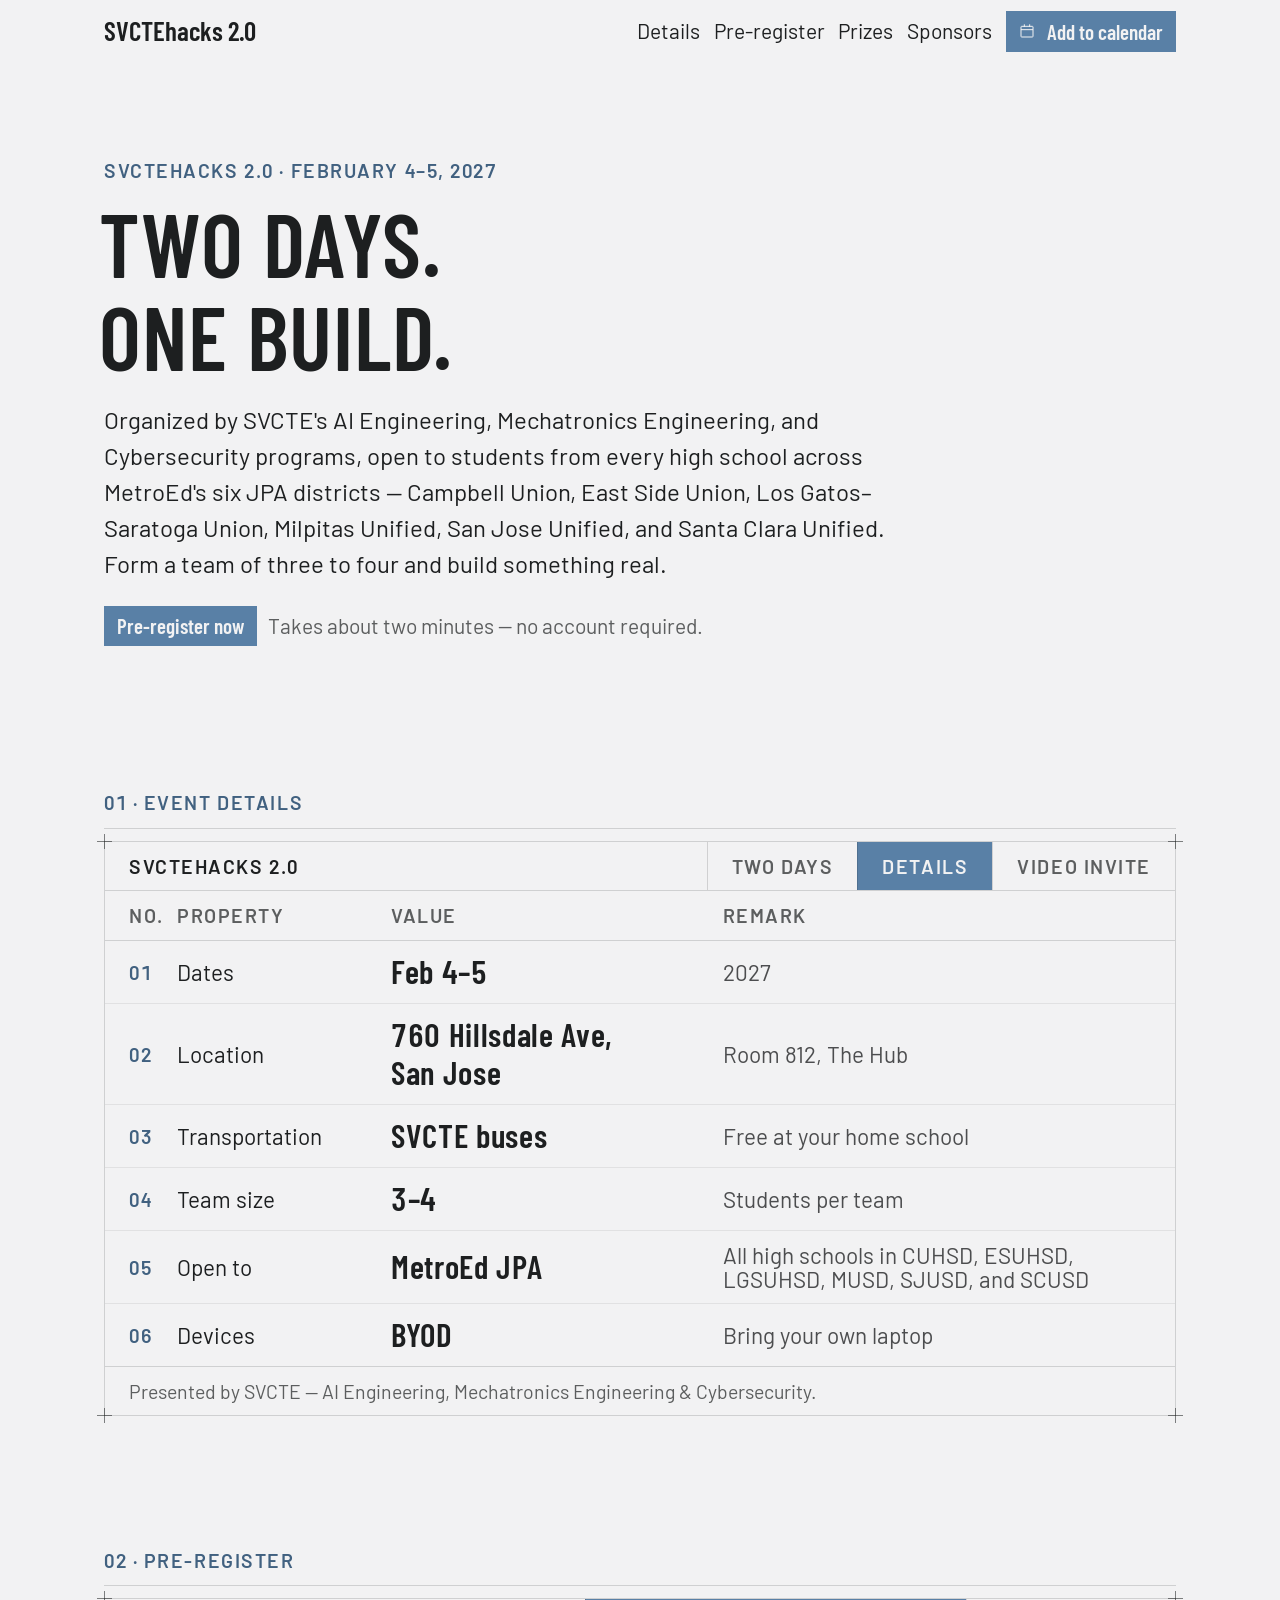
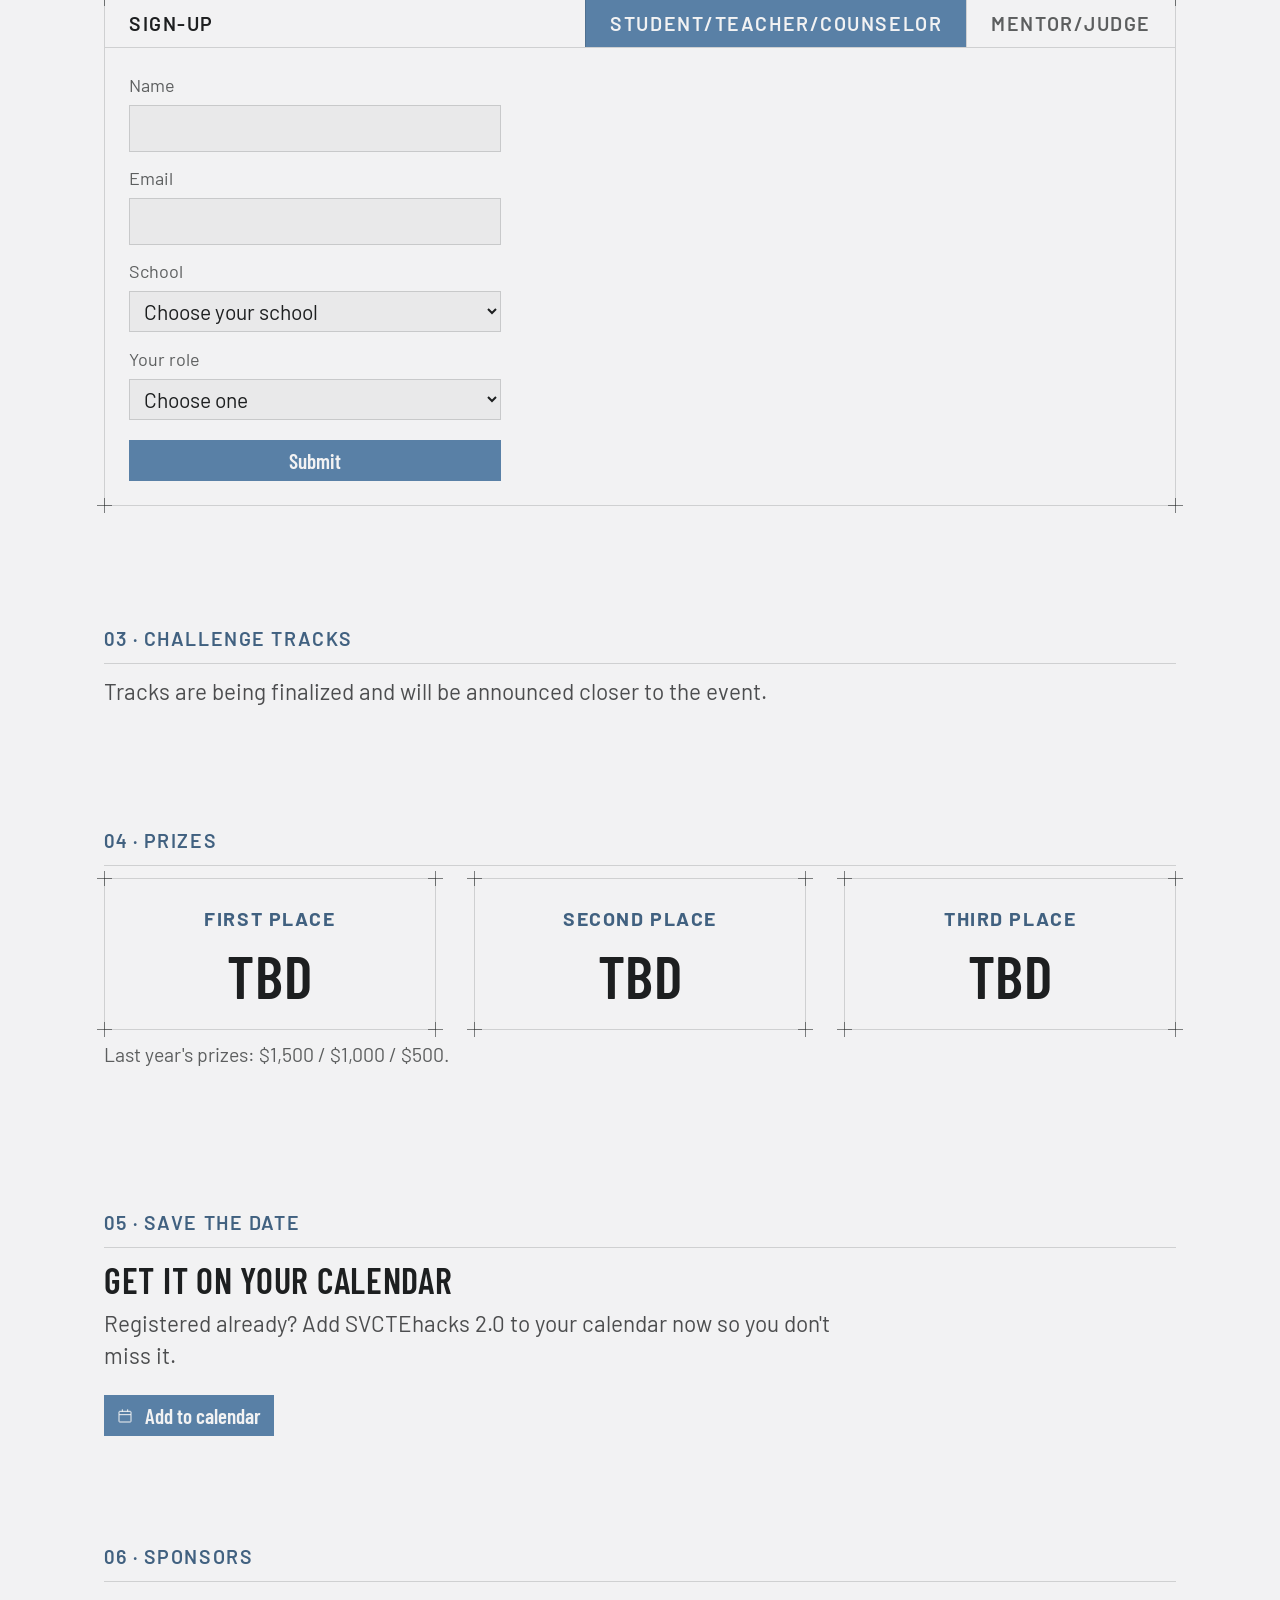
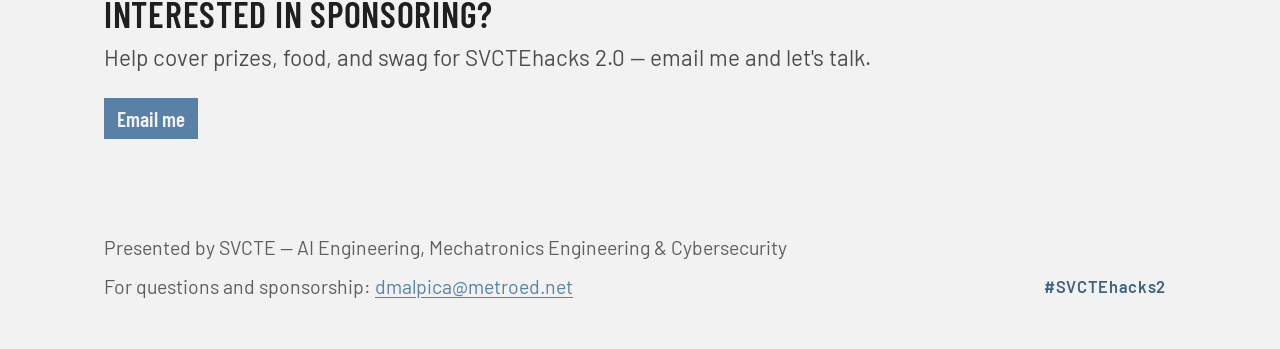
==== commit 2c4bcf18: "updates" ====
--- a/index.html
+++ b/index.html
@@ -17,7 +17,7 @@
   <a href="#pre-register">Pre-register</a>
   <a href="#prizes">Prizes</a>
   <a href="#sponsors">Sponsors</a>
-  <a target="_blank" rel="noopener" class="btn btn-primary" href="https://calendar.google.com/calendar/render?action=TEMPLATE&amp;text=SVCTEhacks+2.0&amp;dates=20270204T073000/20270204T154500&amp;recur=RRULE%3AFREQ%3DDAILY%3BCOUNT%3D2&amp;details=Presented+by+SVCTE+%E2%80%94+AI+Engineering%2C+Mechatronics+Engineering+%26+Cybersecurity.+Team+size%3A+3%E2%80%934.+BYOD.&amp;location=The+Hub%2C+Room+812&amp;ctz=America%2FLos_Angeles">
+  <a target="_blank" rel="noopener" class="btn btn-primary" href="https://calendar.google.com/calendar/render?action=TEMPLATE&amp;text=SVCTEhacks+2.0&amp;dates=20270204T073000/20270204T154500&amp;recur=RRULE%3AFREQ%3DDAILY%3BCOUNT%3D2&amp;details=Presented+by+SVCTE+%E2%80%94+AI+Engineering%2C+Mechatronics+Engineering+%26+Cybersecurity.+Team+size%3A+3%E2%80%934.+BYOD.&amp;location=760+Hillsdale+Ave%2C+San+Jose%2C+CA+(Room+812%2C+The+Hub)&amp;ctz=America%2FLos_Angeles">
     <svg class="icon-cal" viewBox="0 0 24 24"><rect x="3" y="5" width="18" height="16" rx="1"></rect><line x1="3" y1="10" x2="21" y2="10"></line><line x1="8" y1="2" x2="8" y2="6"></line><line x1="16" y1="2" x2="16" y2="6"></line></svg>Add to calendar
   </a>
 </nav>
@@ -53,10 +53,11 @@
           <thead><tr><th scope="col">No.</th><th scope="col">Property</th><th scope="col">Value</th><th scope="col">Remark</th></tr></thead>
           <tbody>
             <tr><td class="s-num">01</td><td class="s-prop">Dates</td><td class="s-val">Feb 4–5</td><td class="s-rem">2027</td></tr>
-            <tr><td class="s-num">02</td><td class="s-prop">Location</td><td class="s-val">The Hub</td><td class="s-rem">Room 812</td></tr>
-            <tr><td class="s-num">03</td><td class="s-prop">Team size</td><td class="s-val">3–4</td><td class="s-rem">Students per team</td></tr>
-            <tr><td class="s-num">04</td><td class="s-prop">Open to</td><td class="s-val">MetroEd JPA</td><td class="s-rem">All high schools in CUHSD, ESUHSD, LGSUHSD, MUSD, SJUSD, and SCUSD</td></tr>
-            <tr><td class="s-num">05</td><td class="s-prop">Devices</td><td class="s-val">BYOD</td><td class="s-rem">Bring your own laptop</td></tr>
+            <tr><td class="s-num">02</td><td class="s-prop">Location</td><td class="s-val">760 Hillsdale Ave, San Jose</td><td class="s-rem">Room 812, The Hub</td></tr>
+            <tr><td class="s-num">03</td><td class="s-prop">Transportation</td><td class="s-val">SVCTE buses</td><td class="s-rem">Free at your home school</td></tr>
+            <tr><td class="s-num">04</td><td class="s-prop">Team size</td><td class="s-val">3–4</td><td class="s-rem">Students per team</td></tr>
+            <tr><td class="s-num">05</td><td class="s-prop">Open to</td><td class="s-val">MetroEd JPA</td><td class="s-rem">All high schools in CUHSD, ESUHSD, LGSUHSD, MUSD, SJUSD, and SCUSD</td></tr>
+            <tr><td class="s-num">06</td><td class="s-prop">Devices</td><td class="s-val">BYOD</td><td class="s-rem">Bring your own laptop</td></tr>
           </tbody>
         </table>
         <p class="sheet-note">Presented by SVCTE — AI Engineering, Mechatronics Engineering &amp; Cybersecurity.</p>
@@ -75,78 +76,119 @@
     <div class="plate">
       <i class="corner tl"></i><i class="corner tr"></i><i class="corner bl"></i><i class="corner br"></i>
       <header class="title-block">
-        <span class="tb-title">SVCTEhacks 2.0 Interest Form</span>
-        <span class="tb-cell">Two minutes</span>
+        <span class="tb-title">Sign-up</span>
+        <div class="tb-tabs" role="tablist" aria-label="Pre-registration tabs">
+          <button type="button" class="tb-tab" id="tab-interest-btn" role="tab" aria-controls="tab-interest-panel" aria-selected="true">Student/Teacher/Counselor</button>
+          <button type="button" class="tb-tab" id="tab-mentor-btn" role="tab" aria-controls="tab-mentor-panel" aria-selected="false" tabindex="-1">Mentor/Judge</button>
+        </div>
       </header>
-      <form class="reg-form" id="reg-form" action="https://docs.google.com/forms/d/e/1FAIpQLSfO6ribWVjXByzqpLZB1OcI2Eb27AE6U26byu3oRKLkeKLzAw/formResponse" method="POST" target="hidden_iframe">
-        <div class="field">
-          <label for="reg-name">Name</label>
-          <input class="input" type="text" id="reg-name" name="entry.893244931" autocomplete="name" required>
-        </div>
-        <div class="field">
-          <label for="reg-email">Email</label>
-          <input class="input" type="email" id="reg-email" name="entry.1151241553" autocomplete="email" required>
-        </div>
-        <div class="field">
-          <label for="reg-school">School</label>
-          <select class="input" id="reg-school" name="entry.1630946748" required>
-            <option value="" disabled selected>Choose your school</option>
-            <option>Abraham Lincoln High School</option>
-            <option>Accel Middle College</option>
-            <option>Andrew P. Hill High School</option>
-            <option>Apollo High School</option>
-            <option>Boynton High School</option>
-            <option>Branham High School</option>
-            <option>Broadway High School</option>
-            <option>Calaveras Hills High School</option>
-            <option>Calero High School</option>
-            <option>Del Mar High School</option>
-            <option>Evergreen Valley High School</option>
-            <option>Foothill High School</option>
-            <option>Gunderson High School</option>
-            <option>Independence High School</option>
-            <option>James Lick High School</option>
-            <option>Leigh High School</option>
-            <option>Leland High School</option>
-            <option>Liberty Alternative School</option>
-            <option>Los Gatos High School</option>
-            <option>MacDonald High School</option>
-            <option>Middle College High School</option>
-            <option>Milpitas High School</option>
-            <option>Mission Early College High School</option>
-            <option>Mt. Pleasant High School</option>
-            <option>New Valley High School</option>
-            <option>Oak Grove High School</option>
-            <option>Pegasus High School</option>
-            <option>Phoenix High School</option>
-            <option>Piedmont Hills High School</option>
-            <option>Pioneer High School</option>
-            <option>Prospect High School</option>
-            <option>San José High School</option>
-            <option>Santa Clara High School</option>
-            <option>Santa Teresa High School</option>
-            <option>Saratoga High School</option>
-            <option>Silver Creek High School</option>
-            <option>Westmont High School</option>
-            <option>Wilcox High School</option>
-            <option>William C. Overfelt High School</option>
-            <option>Willow Glen High School</option>
-            <option>Wilson High School</option>
-            <option>Yerba Buena High School</option>
-          </select>
-        </div>
-        <div class="field">
-          <label for="reg-role">Your role</label>
-          <select class="input" id="reg-role" name="entry.1387347666" required>
-            <option value="" disabled selected>Choose one</option>
-            <option value="student">Student</option>
-            <option value="teacher">Teacher</option>
-            <option value="counselor">Counselor</option>
-          </select>
-        </div>
-        <button type="submit" class="btn btn-primary btn-block">Submit</button>
-      </form>
-      <p class="reg-confirm" id="reg-confirm" hidden>You're on the list — we'll email you when full registration opens.</p>
+      <div class="tab-panel" id="tab-interest-panel" role="tabpanel" aria-labelledby="tab-interest-btn">
+        <form class="reg-form" id="reg-form" action="https://docs.google.com/forms/d/e/1FAIpQLSfO6ribWVjXByzqpLZB1OcI2Eb27AE6U26byu3oRKLkeKLzAw/formResponse" method="POST" target="hidden_iframe">
+          <div class="field">
+            <label for="reg-name">Name</label>
+            <input class="input" type="text" id="reg-name" name="entry.893244931" autocomplete="name" required>
+          </div>
+          <div class="field">
+            <label for="reg-email">Email</label>
+            <input class="input" type="email" id="reg-email" name="entry.1151241553" autocomplete="email" required>
+          </div>
+          <div class="field">
+            <label for="reg-school">School</label>
+            <select class="input" id="reg-school" name="entry.1630946748" required>
+              <option value="" disabled selected>Choose your school</option>
+              <option>Abraham Lincoln High School</option>
+              <option>Accel Middle College</option>
+              <option>Andrew P. Hill High School</option>
+              <option>Apollo High School</option>
+              <option>Boynton High School</option>
+              <option>Branham High School</option>
+              <option>Broadway High School</option>
+              <option>Calaveras Hills High School</option>
+              <option>Calero High School</option>
+              <option>Del Mar High School</option>
+              <option>Evergreen Valley High School</option>
+              <option>Foothill High School</option>
+              <option>Gunderson High School</option>
+              <option>Independence High School</option>
+              <option>James Lick High School</option>
+              <option>Leigh High School</option>
+              <option>Leland High School</option>
+              <option>Liberty Alternative School</option>
+              <option>Los Gatos High School</option>
+              <option>MacDonald High School</option>
+              <option>Middle College High School</option>
+              <option>Milpitas High School</option>
+              <option>Mission Early College High School</option>
+              <option>Mt. Pleasant High School</option>
+              <option>New Valley High School</option>
+              <option>Oak Grove High School</option>
+              <option>Pegasus High School</option>
+              <option>Phoenix High School</option>
+              <option>Piedmont Hills High School</option>
+              <option>Pioneer High School</option>
+              <option>Prospect High School</option>
+              <option>San José High School</option>
+              <option>Santa Clara High School</option>
+              <option>Santa Teresa High School</option>
+              <option>Saratoga High School</option>
+              <option>Silver Creek High School</option>
+              <option>Westmont High School</option>
+              <option>Wilcox High School</option>
+              <option>William C. Overfelt High School</option>
+              <option>Willow Glen High School</option>
+              <option>Wilson High School</option>
+              <option>Yerba Buena High School</option>
+            </select>
+          </div>
+          <div class="field">
+            <label for="reg-role">Your role</label>
+            <select class="input" id="reg-role" name="entry.1387347666" required>
+              <option value="" disabled selected>Choose one</option>
+              <option value="student">Student</option>
+              <option value="teacher">Teacher</option>
+              <option value="counselor">Counselor</option>
+            </select>
+          </div>
+          <button type="submit" class="btn btn-primary btn-block">Submit</button>
+        </form>
+        <p class="reg-confirm" id="reg-confirm" hidden>You're on the list — we'll email you when full registration opens.</p>
+      </div>
+      <div class="tab-panel" id="tab-mentor-panel" role="tabpanel" aria-labelledby="tab-mentor-btn" hidden>
+        <form class="reg-form" id="mentor-form" action="https://docs.google.com/forms/d/e/1FAIpQLScSUPK-pxGabUH1_93mS_tmVg9E6kI5ioi6w-nyqW_McXO7DQ/formResponse" method="POST" target="hidden_iframe">
+          <div class="field">
+            <label for="mentor-name">Name</label>
+            <input class="input" type="text" id="mentor-name" name="entry.1496105788" autocomplete="name" required>
+          </div>
+          <div class="field">
+            <label for="mentor-email">Email</label>
+            <input class="input" type="email" id="mentor-email" name="entry.1998362244" autocomplete="email" required>
+          </div>
+          <div class="field">
+            <label for="mentor-phone">Phone number</label>
+            <input class="input" type="tel" id="mentor-phone" name="entry.205801974" autocomplete="tel" required>
+          </div>
+          <fieldset class="field">
+            <legend>February 4 shift</legend>
+            <div class="radio-stack">
+              <label class="radio"><input type="radio" name="entry.2137397113" value="7:30 - 9:30 a.m. (Mentoring)" required><span class="dot"></span>7:30 – 9:30 a.m. (Mentoring)</label>
+              <label class="radio"><input type="radio" name="entry.2137397113" value="9:30 - 11:30 a.m. (Mentoring)"><span class="dot"></span>9:30 – 11:30 a.m. (Mentoring)</label>
+              <label class="radio"><input type="radio" name="entry.2137397113" value="11:45 a.m. - 1:45 p.m. (Mentoring)"><span class="dot"></span>11:45 a.m. – 1:45 p.m. (Mentoring)</label>
+              <label class="radio"><input type="radio" name="entry.2137397113" value="1:45 p.m. - 3:45 p.m. (Mentoring)"><span class="dot"></span>1:45 – 3:45 p.m. (Mentoring)</label>
+            </div>
+          </fieldset>
+          <fieldset class="field">
+            <legend>February 5 shift</legend>
+            <div class="radio-stack">
+              <label class="radio"><input type="radio" name="entry.1308196606" value="7:30 - 9:30 a.m. (Mentoring)" required><span class="dot"></span>7:30 – 9:30 a.m. (Mentoring)</label>
+              <label class="radio"><input type="radio" name="entry.1308196606" value="9:30 - 11:30 a.m. (Mentoring)"><span class="dot"></span>9:30 – 11:30 a.m. (Mentoring)</label>
+              <label class="radio"><input type="radio" name="entry.1308196606" value="11:45 a.m. - 1:45 p.m. (Mentoring/Judging)"><span class="dot"></span>11:45 a.m. – 1:45 p.m. (Mentoring/Judging)</label>
+              <label class="radio"><input type="radio" name="entry.1308196606" value="1:45 - 3:45  p.m. (Judging)"><span class="dot"></span>1:45 – 3:45 p.m. (Judging)</label>
+            </div>
+          </fieldset>
+          <button type="submit" class="btn btn-primary btn-block">Submit</button>
+        </form>
+        <p class="reg-confirm" id="mentor-confirm" hidden>You're signed up — we'll follow up with shift details.</p>
+      </div>
     </div>
   </section>
   <iframe name="hidden_iframe" id="hidden_iframe" title="Registration submission target" style="display:none;"></iframe>
@@ -186,7 +228,7 @@
     <h3>Get it on your calendar</h3>
     <p class="sub">Registered already? Add SVCTEhacks 2.0 to your calendar now so you don't miss it.</p>
     <div class="row">
-      <a target="_blank" rel="noopener" class="btn btn-primary" href="https://calendar.google.com/calendar/render?action=TEMPLATE&amp;text=SVCTEhacks+2.0&amp;dates=20270204T073000/20270204T154500&amp;recur=RRULE%3AFREQ%3DDAILY%3BCOUNT%3D2&amp;details=Presented+by+SVCTE+%E2%80%94+AI+Engineering%2C+Mechatronics+Engineering+%26+Cybersecurity.+Team+size%3A+3%E2%80%934.+BYOD.&amp;location=The+Hub%2C+Room+812&amp;ctz=America%2FLos_Angeles">
+      <a target="_blank" rel="noopener" class="btn btn-primary" href="https://calendar.google.com/calendar/render?action=TEMPLATE&amp;text=SVCTEhacks+2.0&amp;dates=20270204T073000/20270204T154500&amp;recur=RRULE%3AFREQ%3DDAILY%3BCOUNT%3D2&amp;details=Presented+by+SVCTE+%E2%80%94+AI+Engineering%2C+Mechatronics+Engineering+%26+Cybersecurity.+Team+size%3A+3%E2%80%934.+BYOD.&amp;location=760+Hillsdale+Ave%2C+San+Jose%2C+CA+(Room+812%2C+The+Hub)&amp;ctz=America%2FLos_Angeles">
         <svg class="icon-cal" viewBox="0 0 24 24"><rect x="3" y="5" width="18" height="16" rx="1"></rect><line x1="3" y1="10" x2="21" y2="10"></line><line x1="8" y1="2" x2="8" y2="6"></line><line x1="16" y1="2" x2="16" y2="6"></line></svg>Add to calendar
       </a>
     </div>
--- a/styles.css
+++ b/styles.css
@@ -164,6 +164,12 @@
   display: block; font-size: 18px; margin-bottom: 5px;
   color: color-mix(in srgb, var(--color-text) 70%, transparent);
 }
+fieldset.field { border: 0; padding: 0; margin: 0; min-width: 0; }
+fieldset.field > legend {
+  display: block; font-size: 18px; margin-bottom: 5px; padding: 0;
+  color: color-mix(in srgb, var(--color-text) 70%, transparent);
+}
+.radio-stack { display: flex; flex-direction: column; gap: var(--space-2); }
 .input {
   width: 100%; min-height: 36px; padding: 6px 10px; font: inherit;
   font-size: 21px; color: var(--color-text); caret-color: var(--color-accent);
@@ -359,8 +365,8 @@
   color: color-mix(in srgb, var(--color-text) 70%, transparent); }
 .spec { table-layout: fixed; width: 100%; }
 .spec col.c-num { width: calc(3 * var(--leading)); }
-.spec col.c-prop { width: 30%; }
-.spec col.c-val { width: 21%; }
+.spec col.c-prop { width: 20%; }
+.spec col.c-val { width: 31%; }
 .spec th, .spec td { padding: var(--half) var(--leading) var(--half) 0; vertical-align: middle; }
 .spec th:first-child, .spec td:first-child { padding-left: var(--leading); }
 .spec th { font-size: 19.5px; line-height: 1.3; font-weight: 600;
@@ -369,7 +375,7 @@
 .spec .s-num { font-size: 19.5px; font-weight: 600; letter-spacing: 0.08em; color: var(--color-accent-700);
   font-feature-settings: "tnum" 1; }
 .spec .s-val { font-family: var(--font-heading); font-weight: var(--font-heading-weight); font-size: 33px;
-  line-height: 1.15; letter-spacing: 0.02em; font-feature-settings: "tnum" 1; white-space: nowrap; }
+  line-height: 1.15; letter-spacing: 0.02em; font-feature-settings: "tnum" 1; }
 .spec .s-rem { color: color-mix(in srgb, var(--color-text) 78%, transparent); }
 .spec tbody tr:last-child td { border-bottom: 0; }
 .spec tbody tr:hover { background: none; }
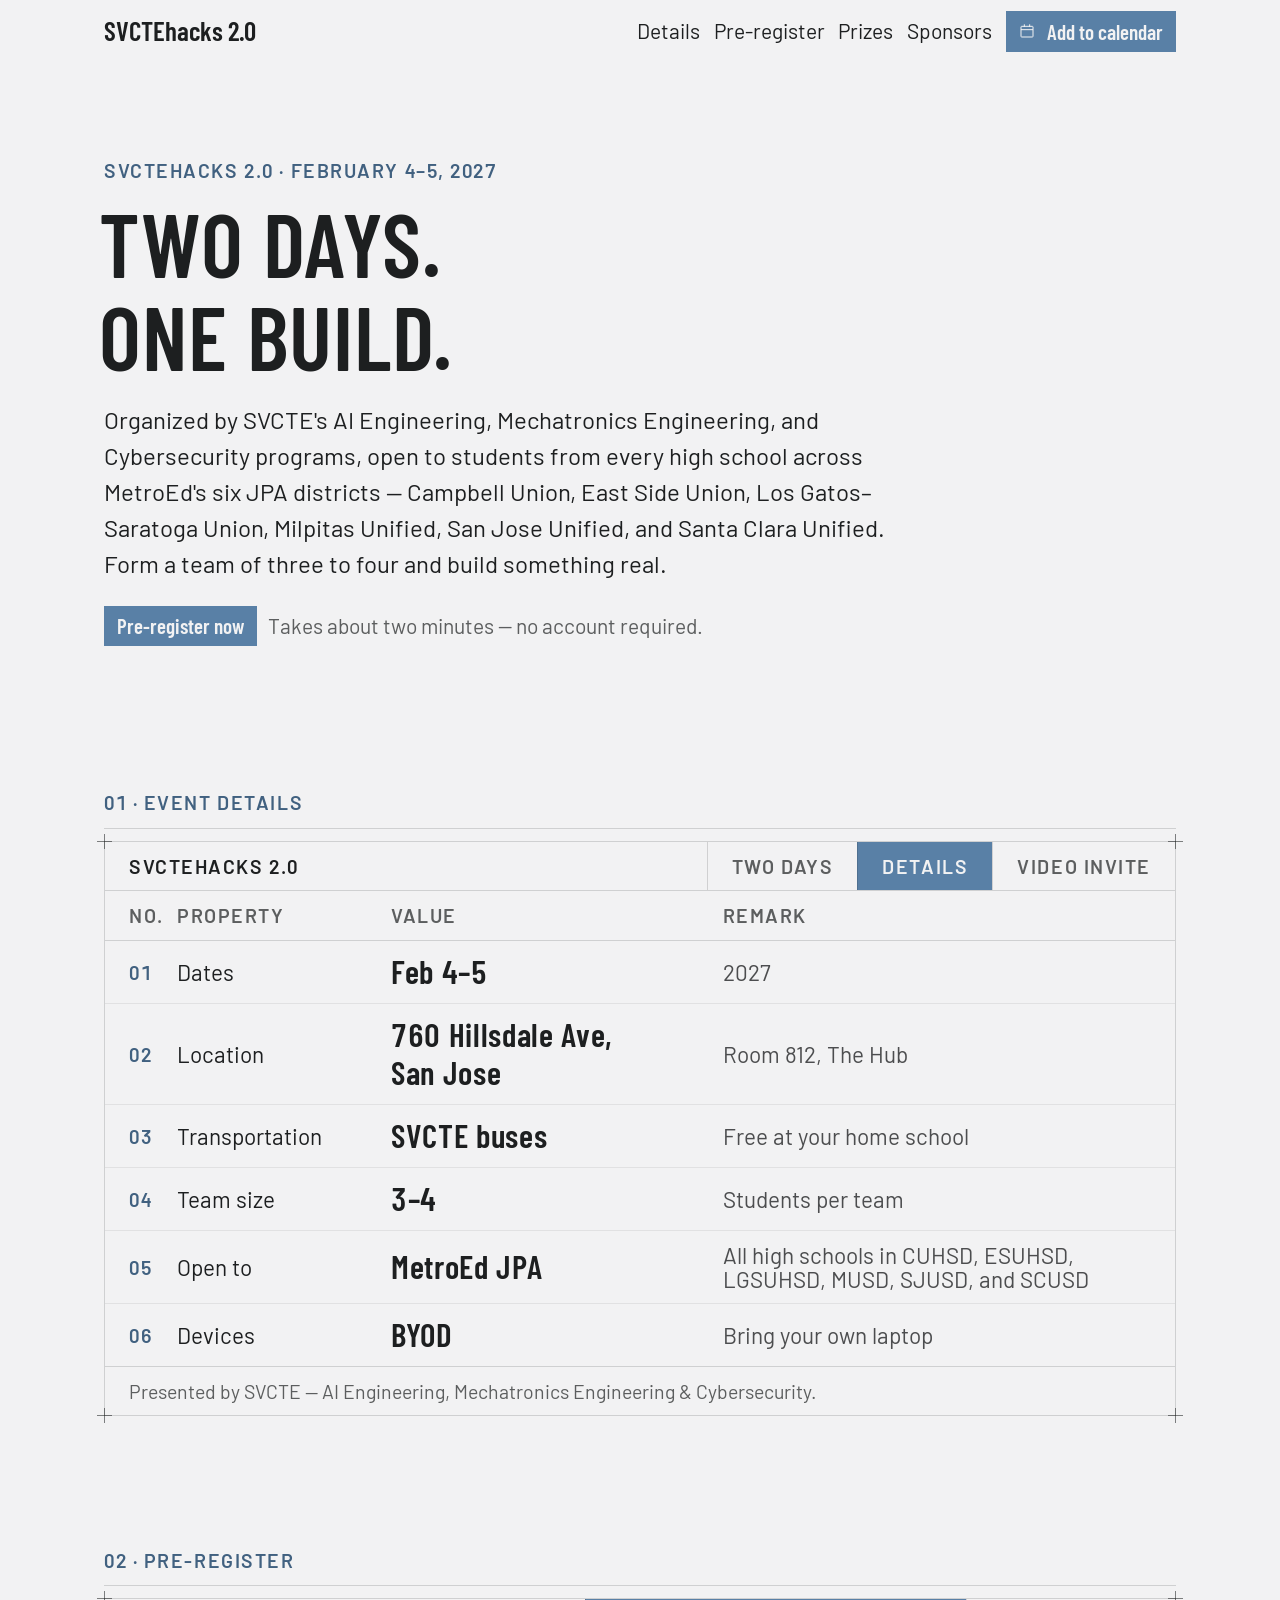
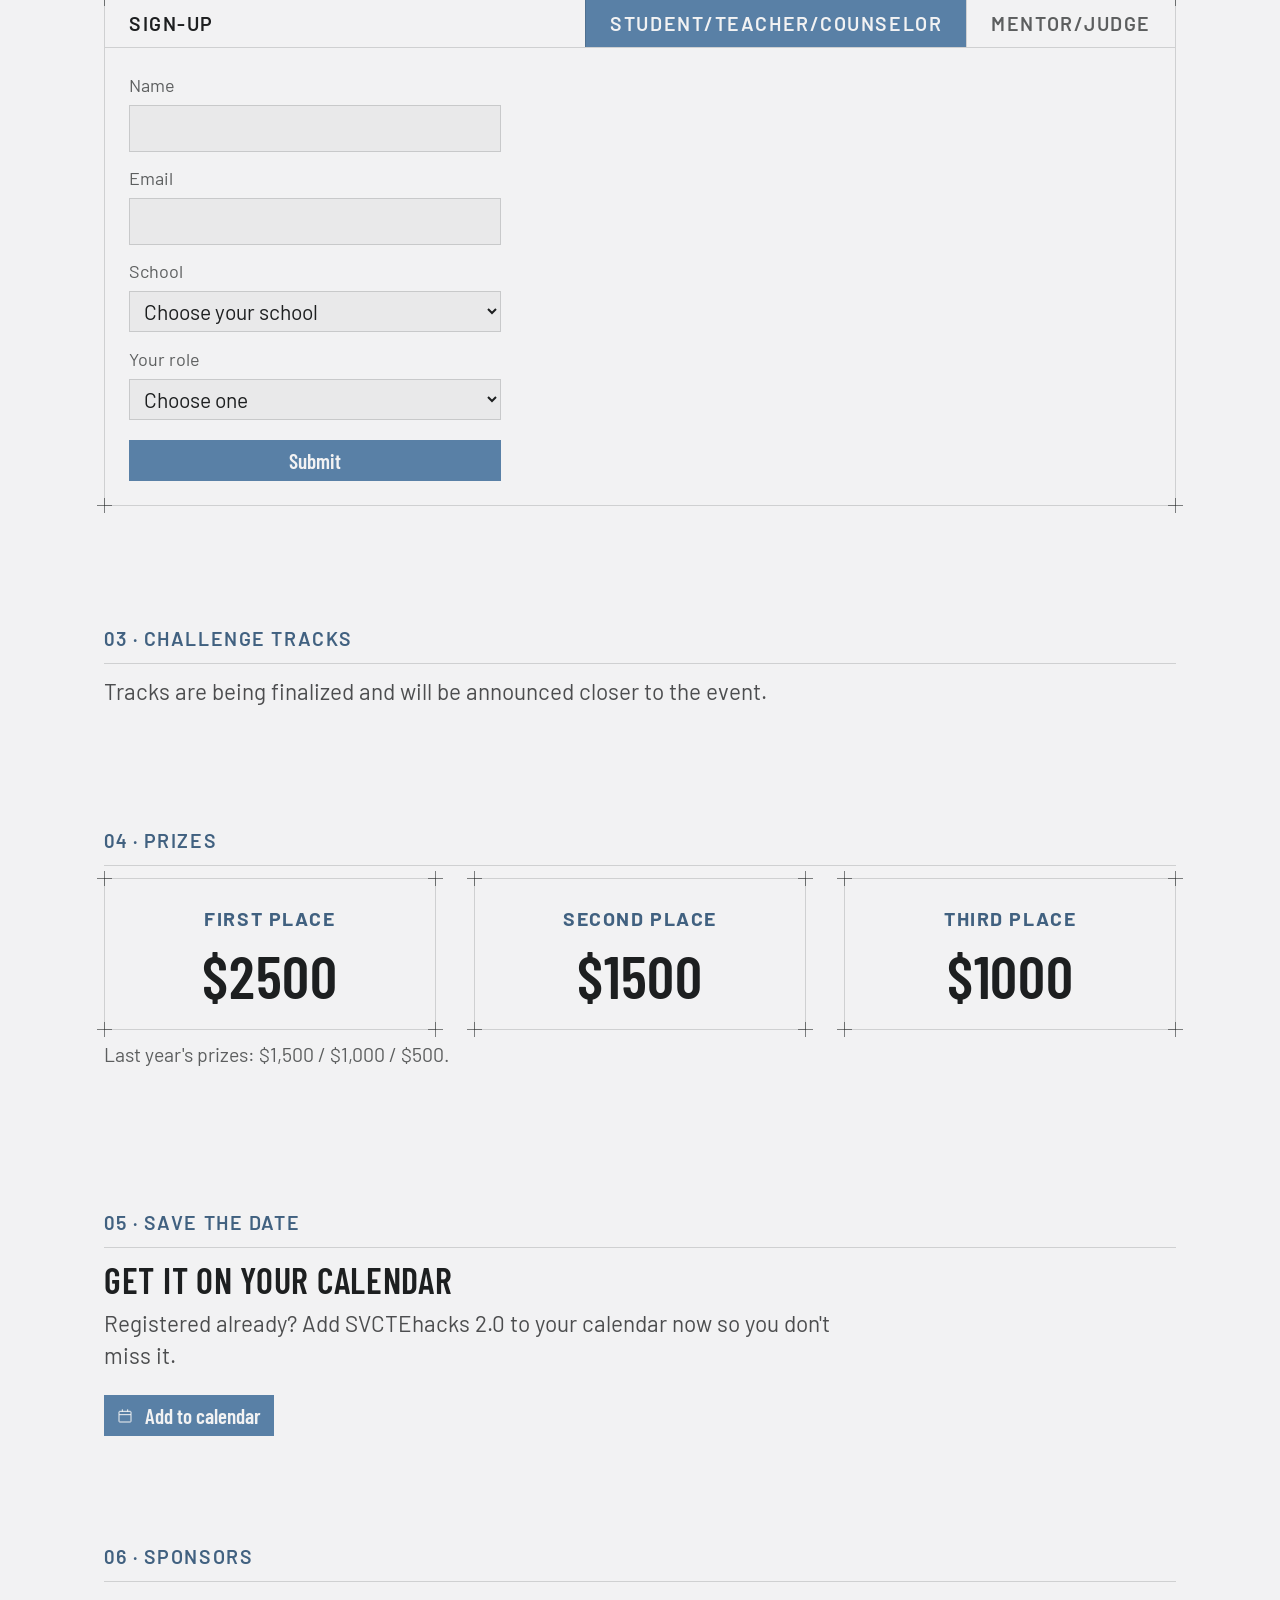
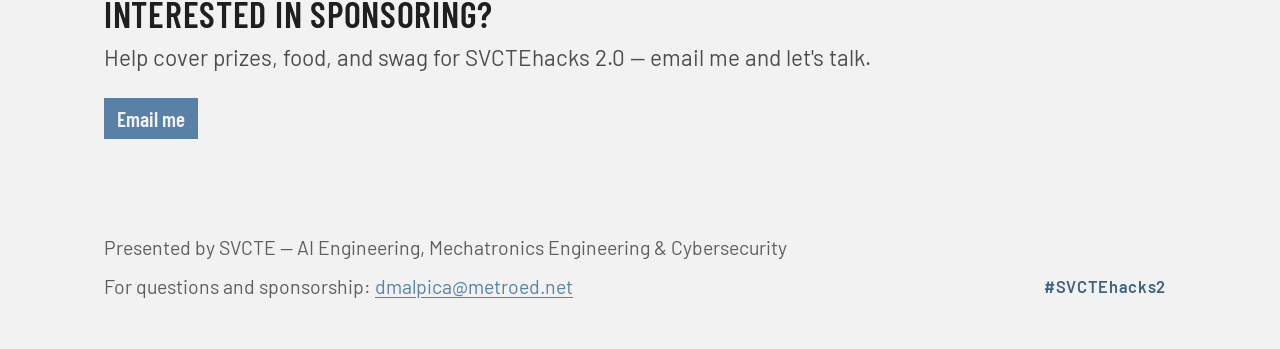
==== commit 034d0304: "Update prize amounts for competition" ====
--- a/index.html
+++ b/index.html
@@ -206,17 +206,17 @@
       <div class="cell-frame">
         <i class="corner tl"></i><i class="corner tr"></i><i class="corner bl"></i><i class="corner br"></i>
         <p class="place">First place</p>
-        <p class="amount">TBD</p>
+        <p class="amount">$2500</p>
       </div>
       <div class="cell-frame">
         <i class="corner tl"></i><i class="corner tr"></i><i class="corner bl"></i><i class="corner br"></i>
         <p class="place">Second place</p>
-        <p class="amount">TBD</p>
+        <p class="amount">$1500</p>
       </div>
       <div class="cell-frame">
         <i class="corner tl"></i><i class="corner tr"></i><i class="corner bl"></i><i class="corner br"></i>
         <p class="place">Third place</p>
-        <p class="amount">TBD</p>
+        <p class="amount">$1000</p>
       </div>
     </div>
     <p class="sheet-note" style="border-top:0;padding-left:0;">Last year's prizes: $1,500 / $1,000 / $500.</p>
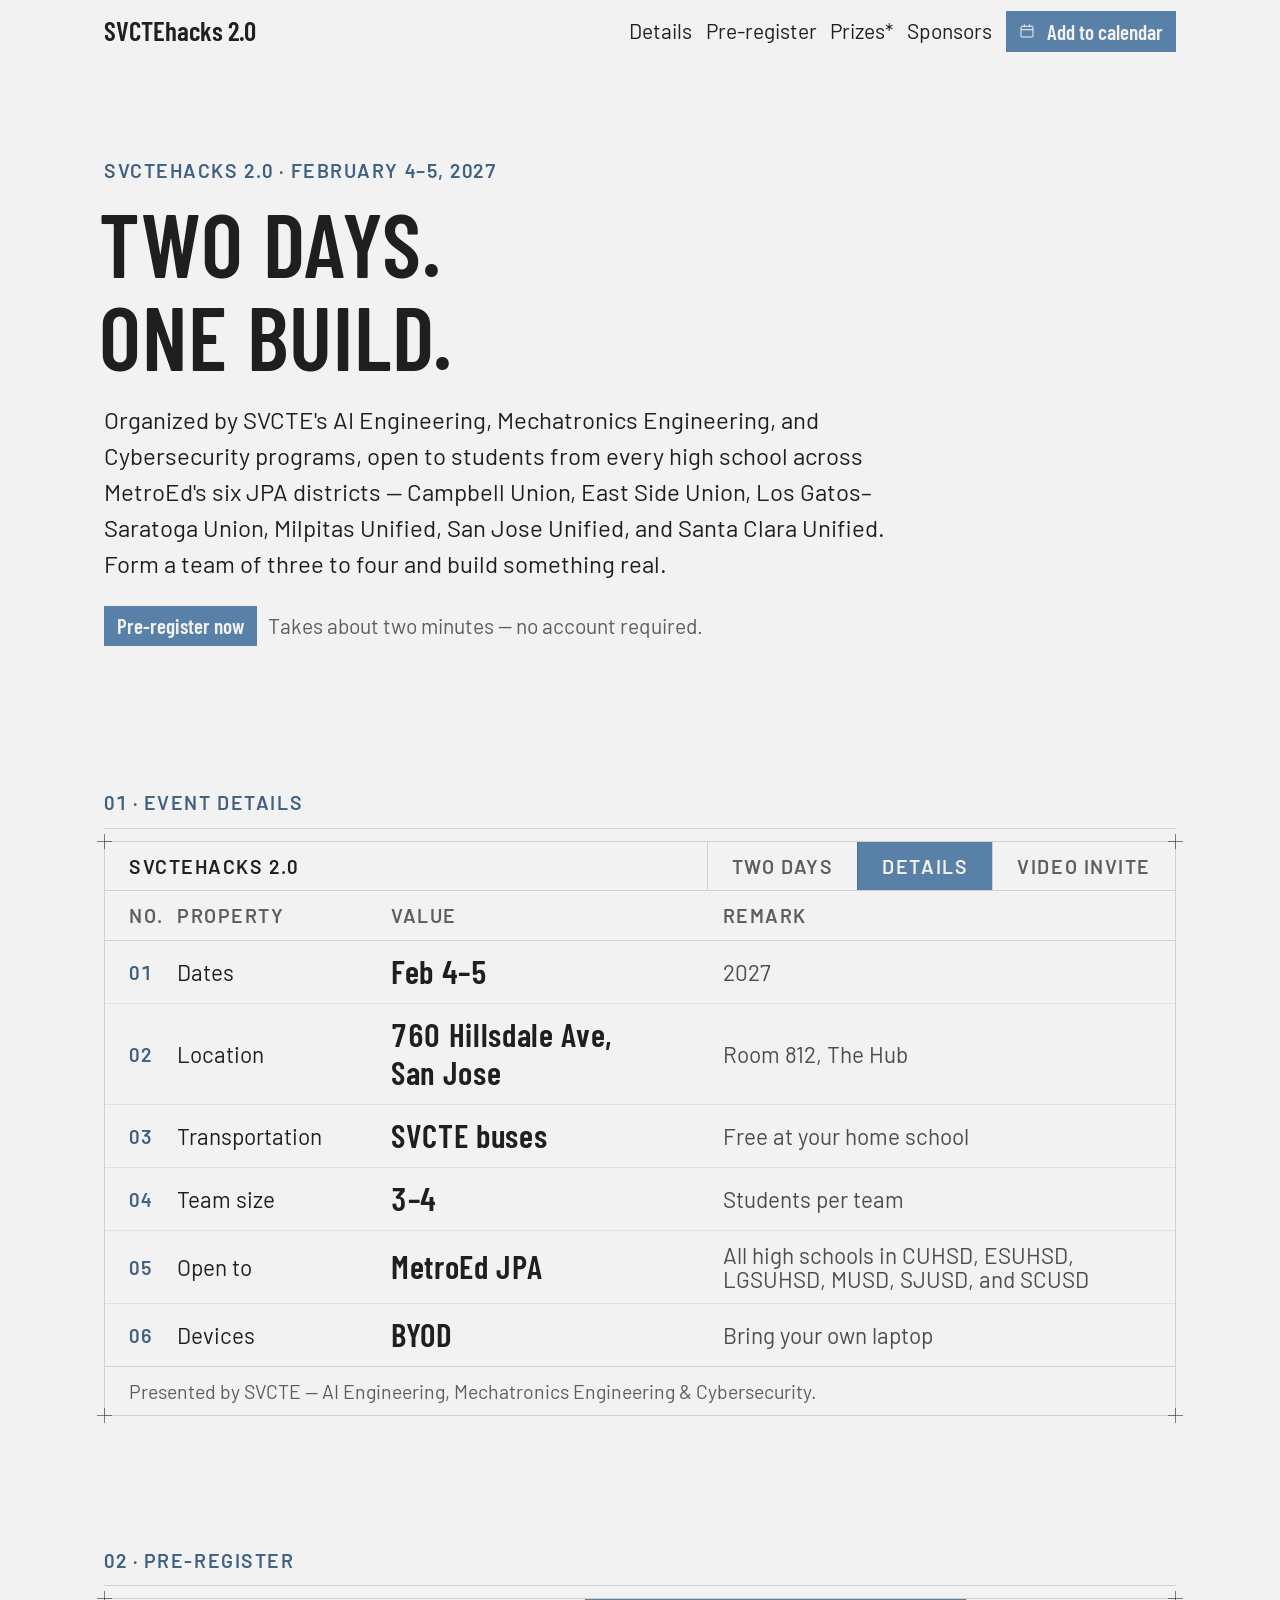
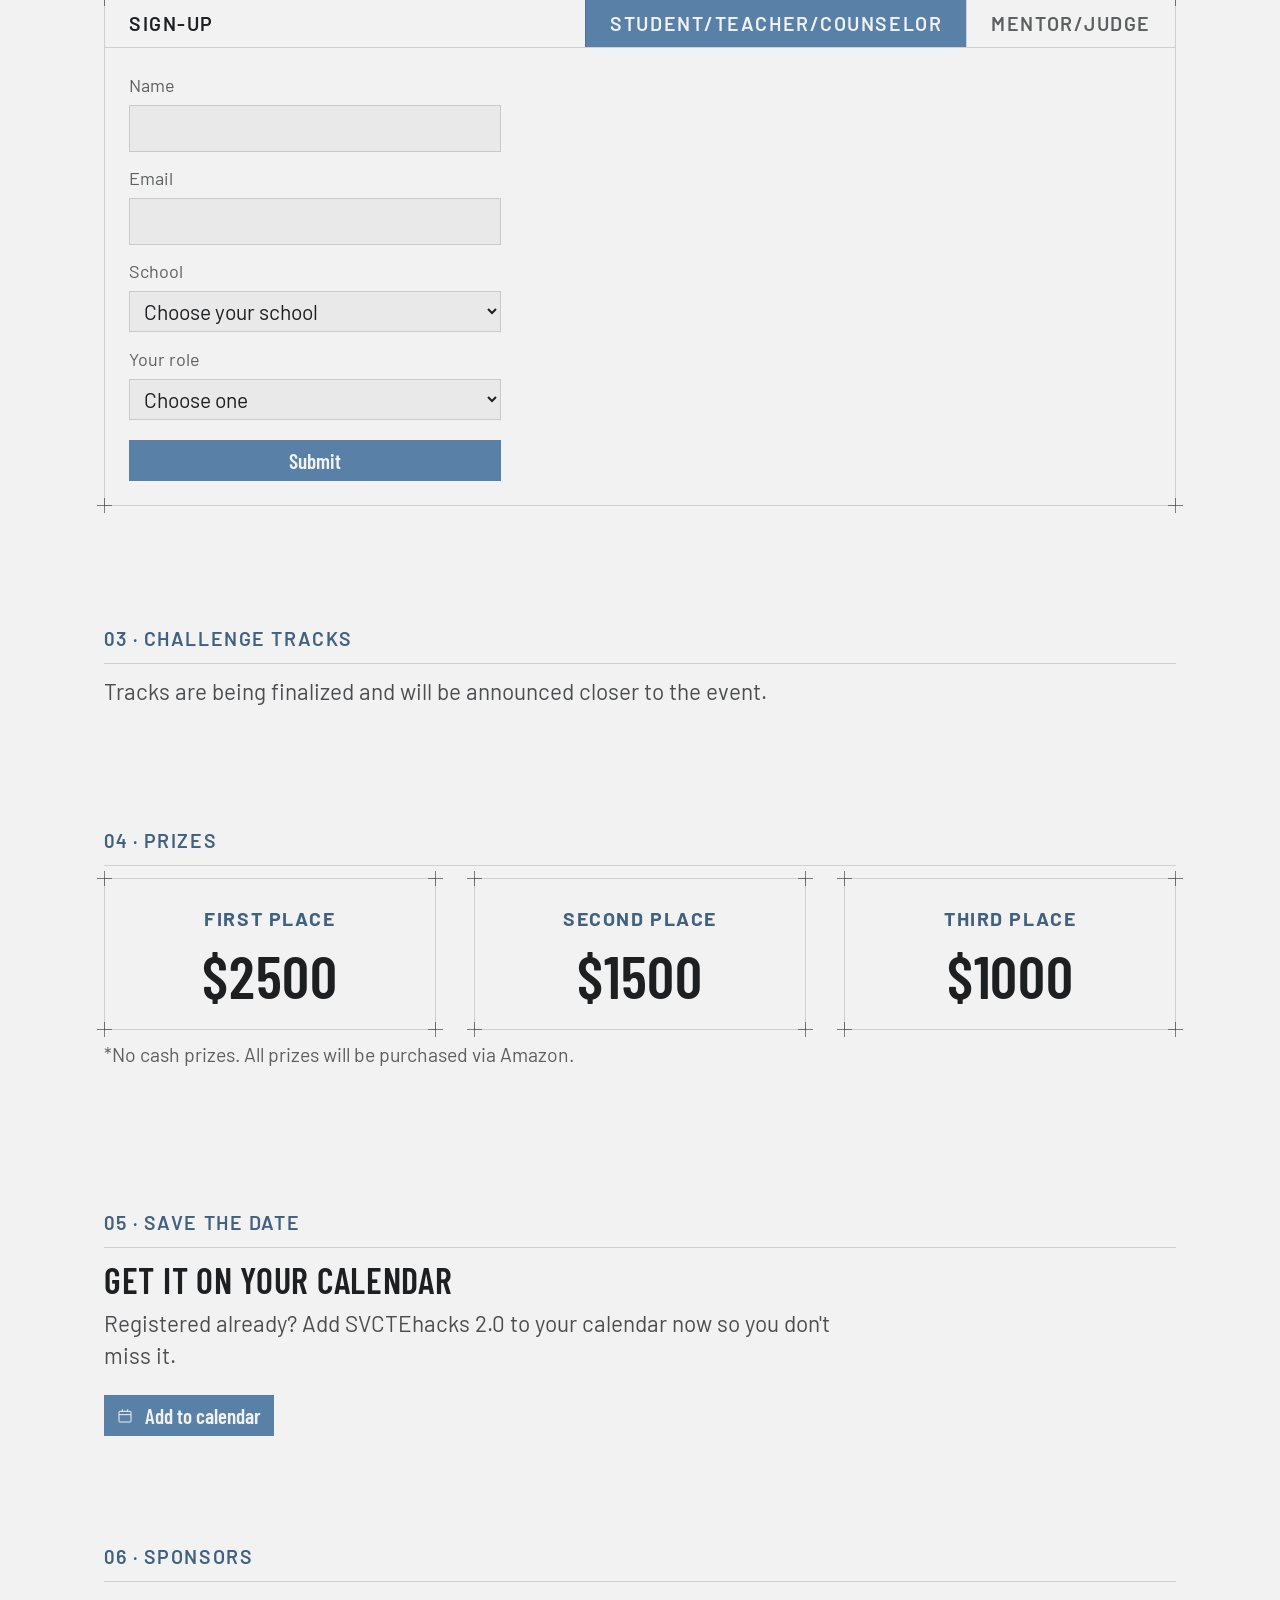
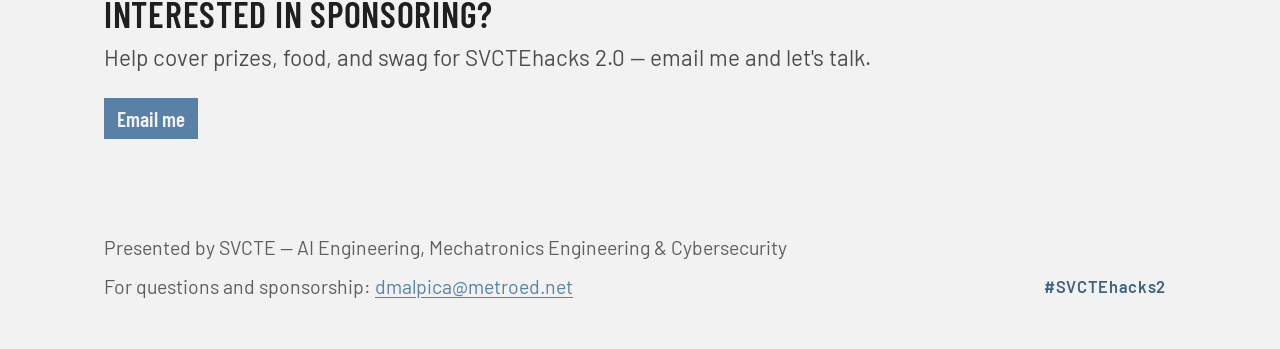
==== commit 2fd564a7: "Update prize note in index.html *No cash prizes. All prizes will be purchased via Amazon." ====
--- a/index.html
+++ b/index.html
@@ -15,7 +15,7 @@
   <span class="nav-brand">SVCTEhacks 2.0</span>
   <a href="#details" aria-current="location">Details</a>
   <a href="#pre-register">Pre-register</a>
-  <a href="#prizes">Prizes</a>
+  <a href="#prizes">Prizes*</a>
   <a href="#sponsors">Sponsors</a>
   <a target="_blank" rel="noopener" class="btn btn-primary" href="https://calendar.google.com/calendar/render?action=TEMPLATE&amp;text=SVCTEhacks+2.0&amp;dates=20270204T073000/20270204T154500&amp;recur=RRULE%3AFREQ%3DDAILY%3BCOUNT%3D2&amp;details=Presented+by+SVCTE+%E2%80%94+AI+Engineering%2C+Mechatronics+Engineering+%26+Cybersecurity.+Team+size%3A+3%E2%80%934.+BYOD.&amp;location=760+Hillsdale+Ave%2C+San+Jose%2C+CA+(Room+812%2C+The+Hub)&amp;ctz=America%2FLos_Angeles">
     <svg class="icon-cal" viewBox="0 0 24 24"><rect x="3" y="5" width="18" height="16" rx="1"></rect><line x1="3" y1="10" x2="21" y2="10"></line><line x1="8" y1="2" x2="8" y2="6"></line><line x1="16" y1="2" x2="16" y2="6"></line></svg>Add to calendar
@@ -219,7 +219,7 @@
         <p class="amount">$1000</p>
       </div>
     </div>
-    <p class="sheet-note" style="border-top:0;padding-left:0;">Last year's prizes: $1,500 / $1,000 / $500.</p>
+    <p class="sheet-note" style="border-top:0;padding-left:0;">*No cash prizes. All prizes will be purchased via Amazon.</p>
   </section>
 
   <section class="close" id="calendar">
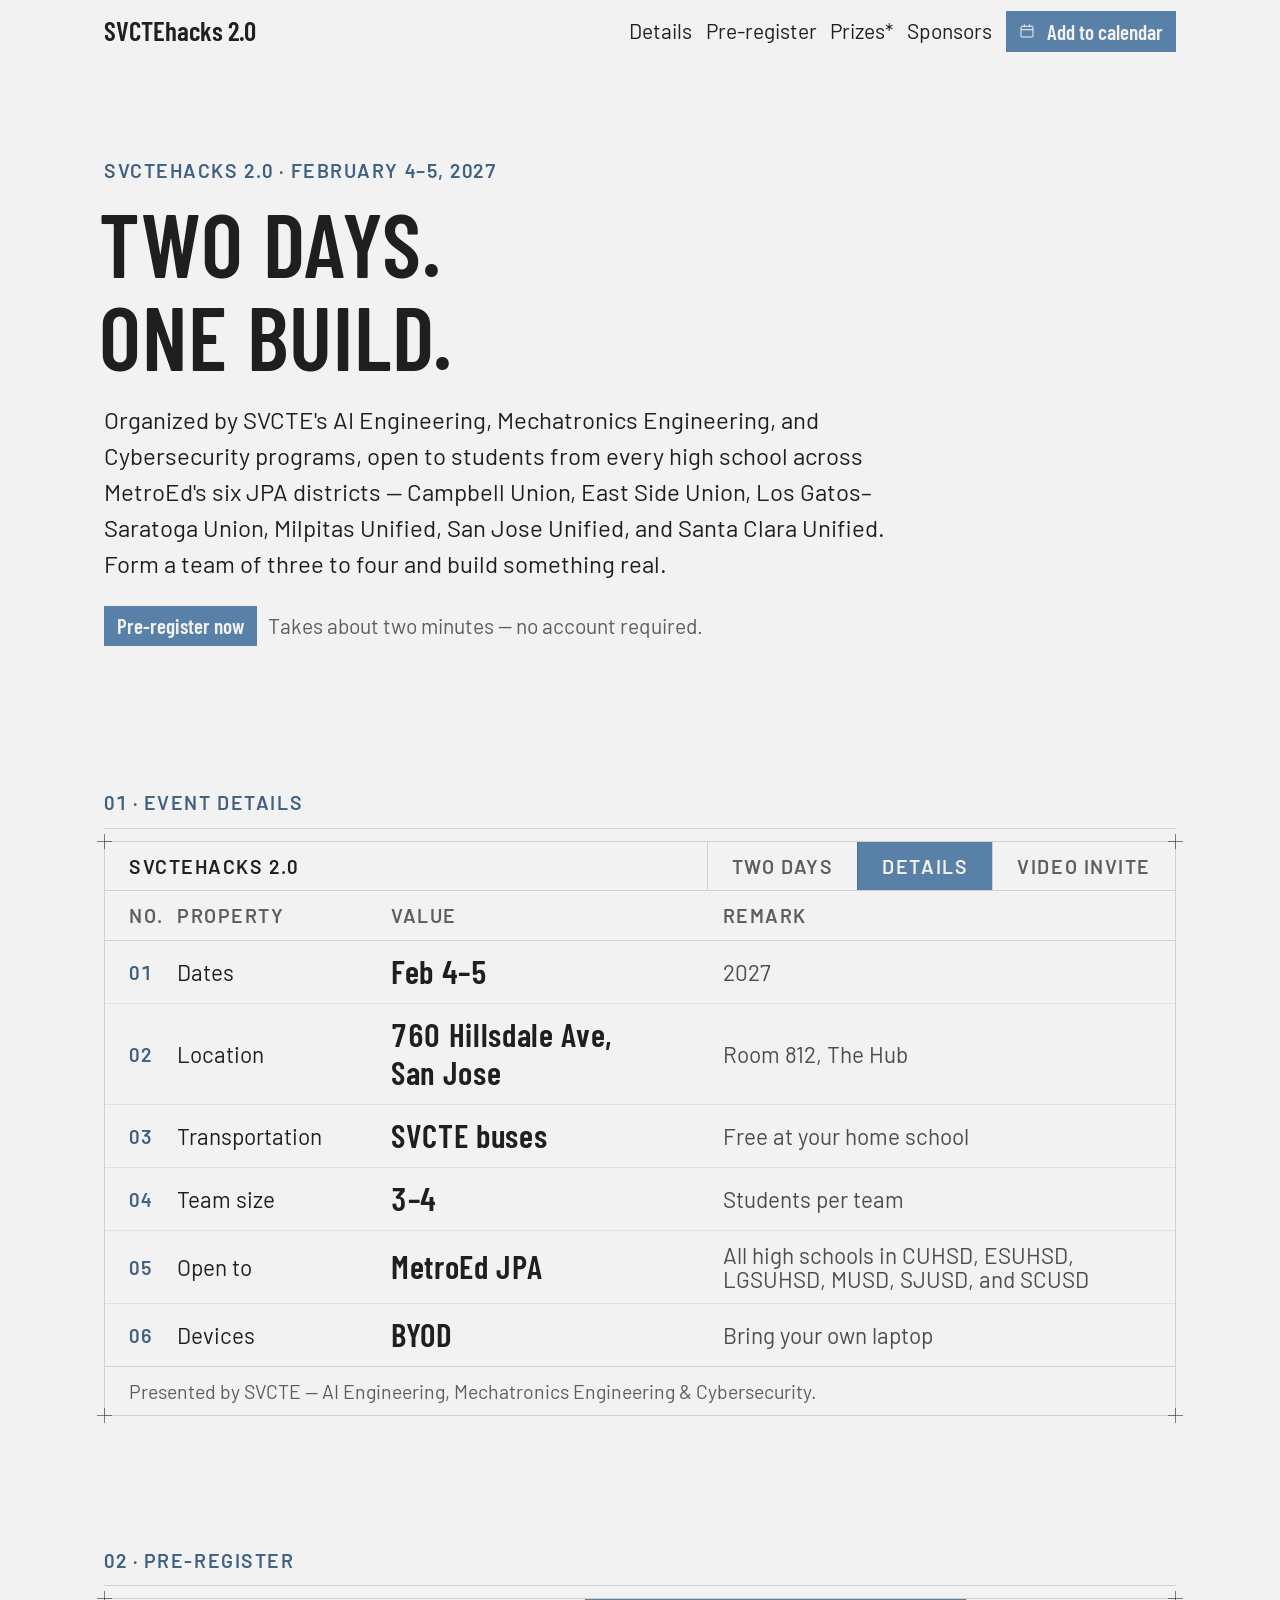
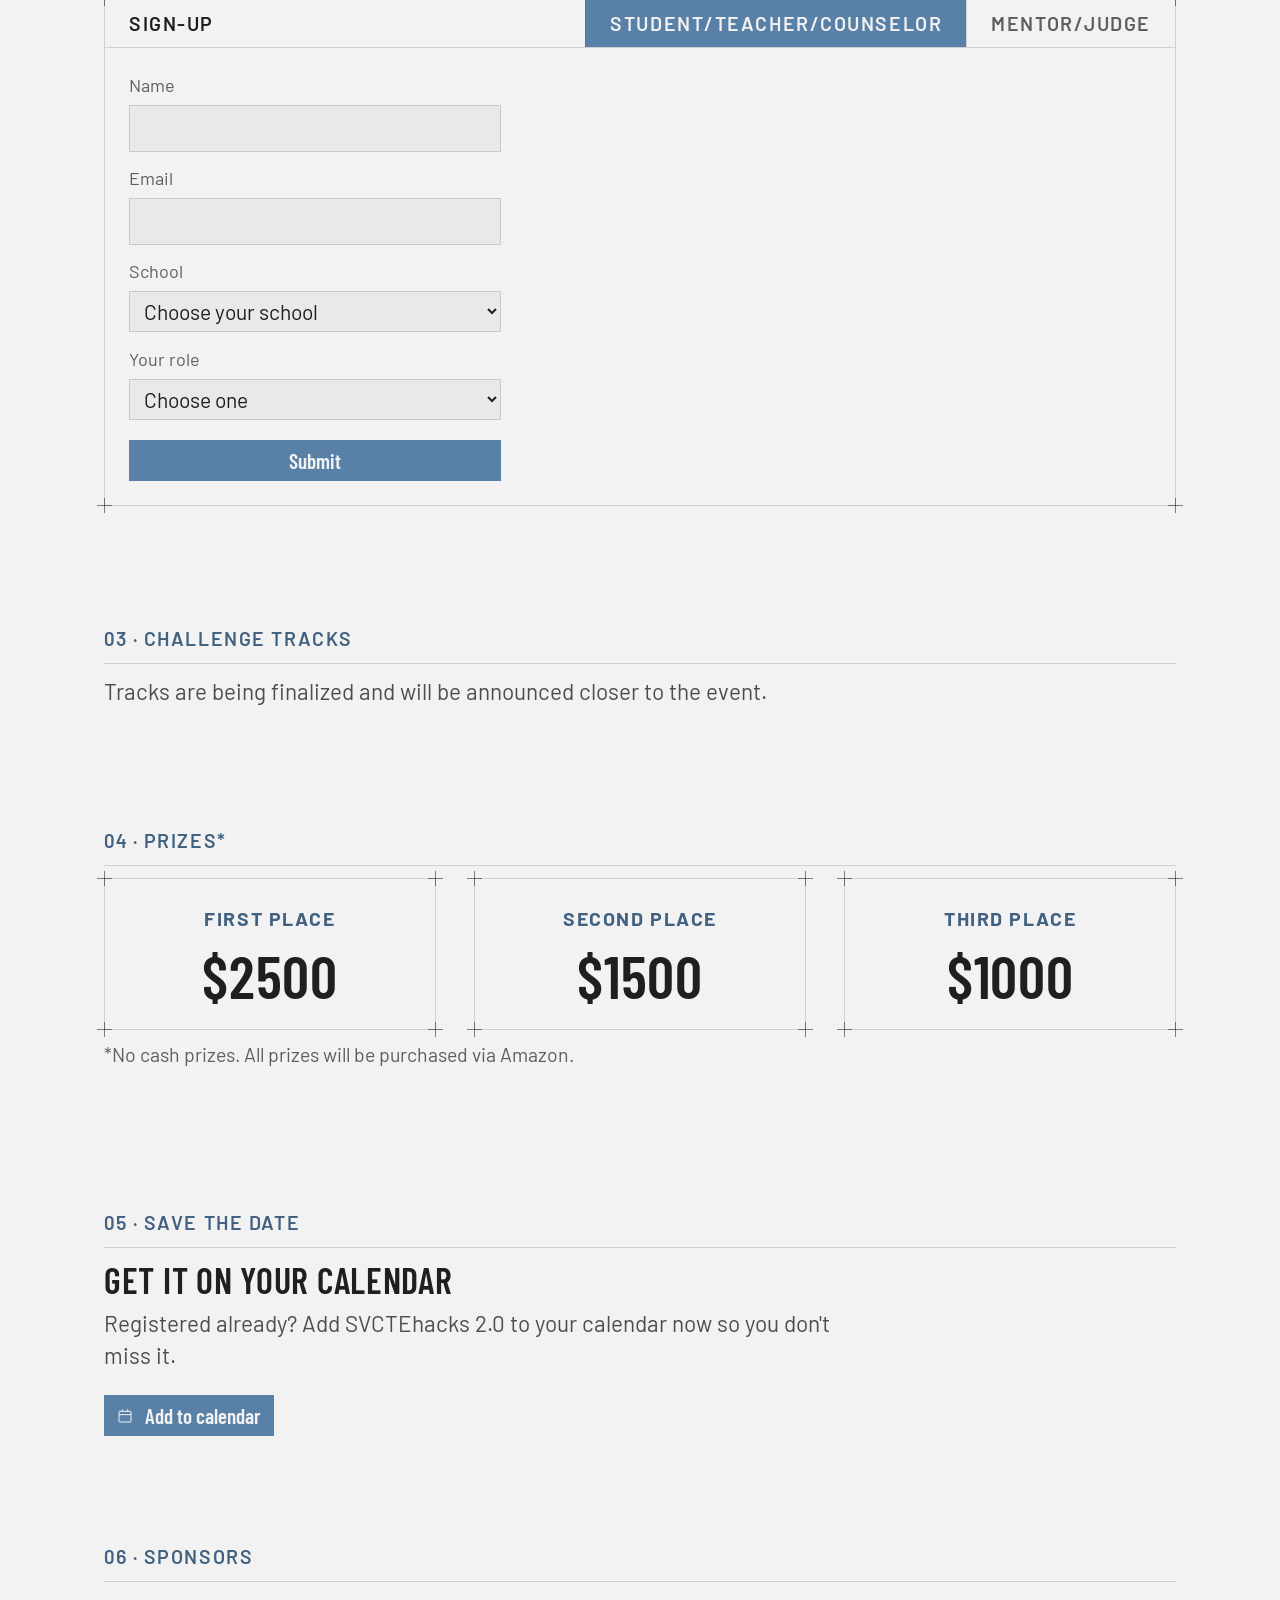
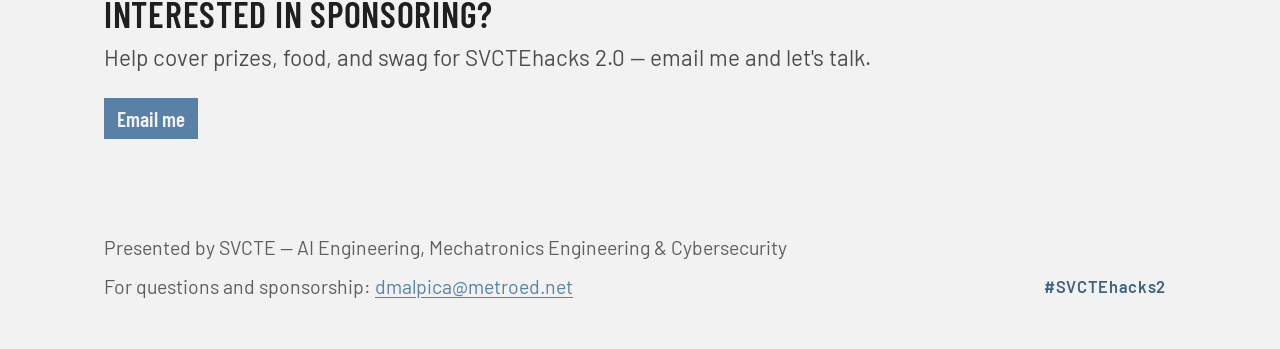
==== commit edd49fa0: "Update prizes section kicker text" ====
--- a/index.html
+++ b/index.html
@@ -200,7 +200,7 @@
   </section>
 
   <section class="prizes-section" id="prizes">
-    <span class="kicker">04 · Prizes</span>
+    <span class="kicker">04 · Prizes*</span>
     <hr class="caption-rule">
     <div class="cells">
       <div class="cell-frame">
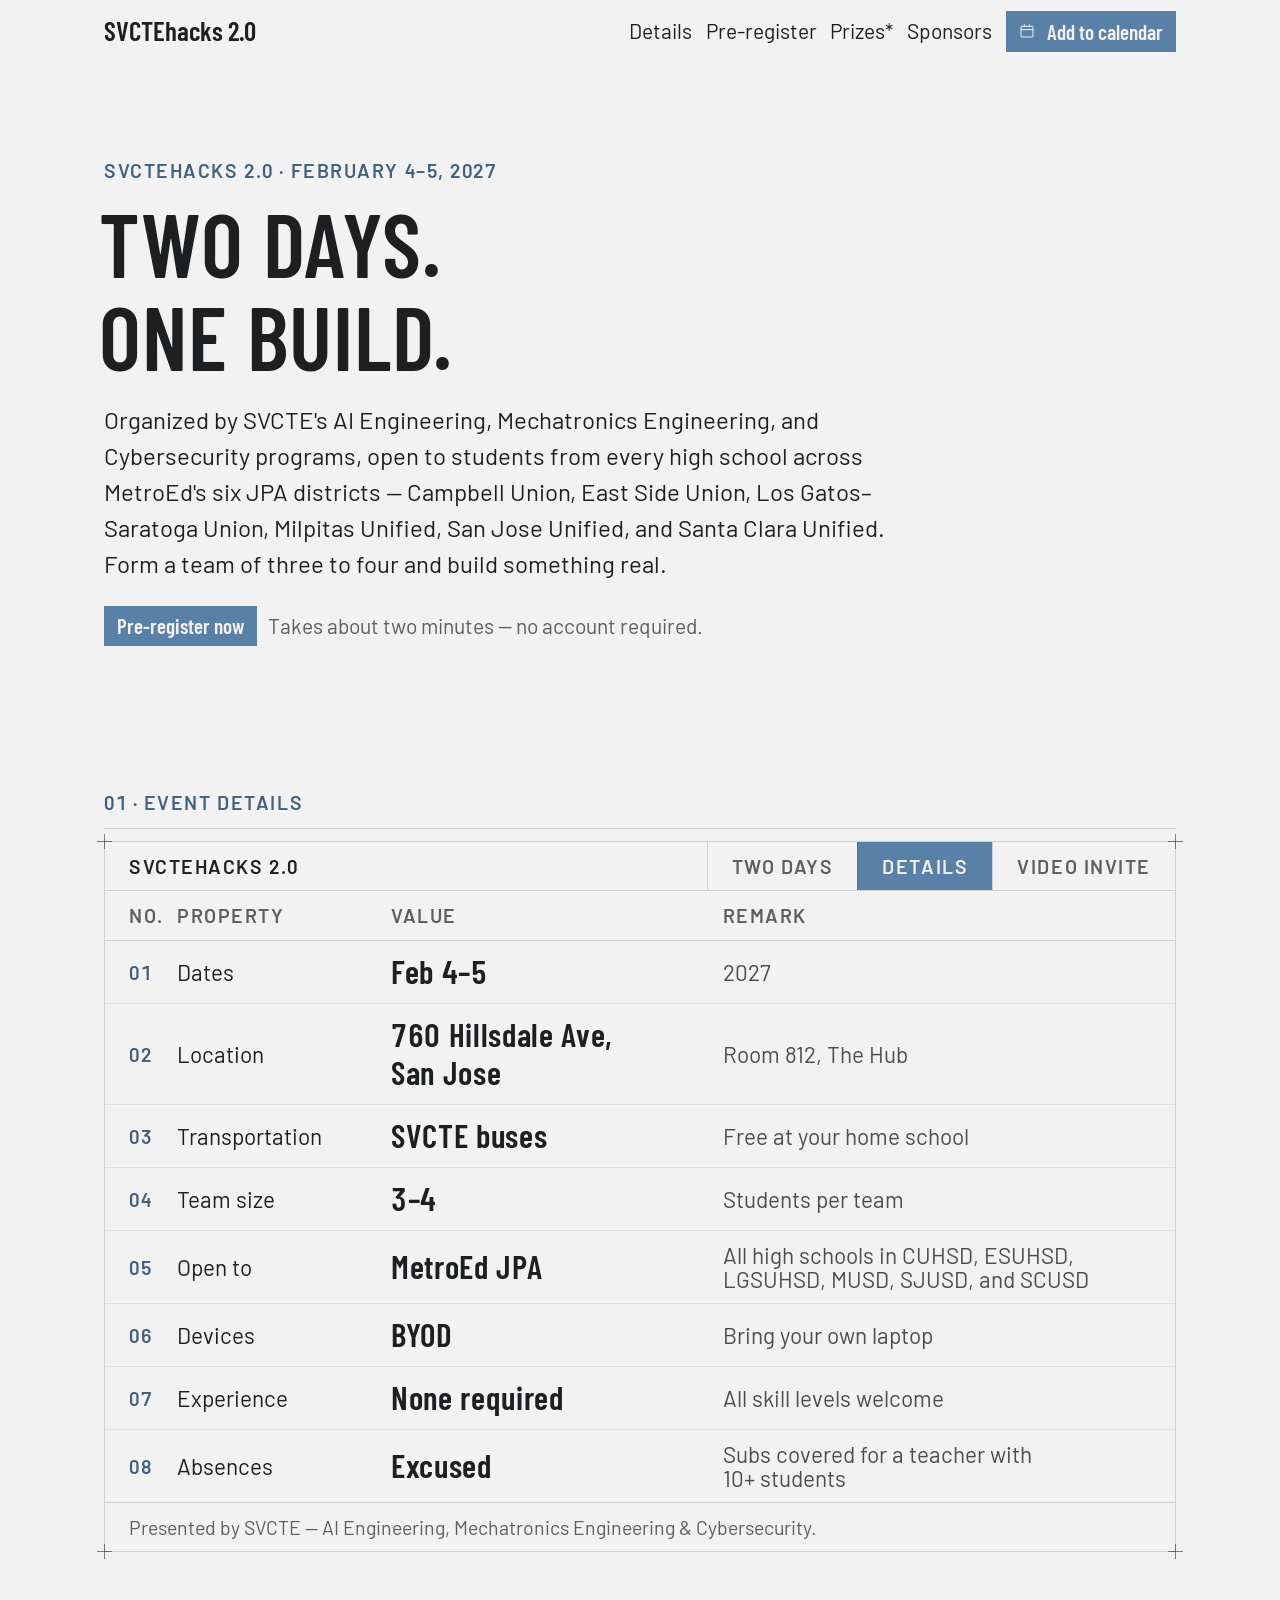
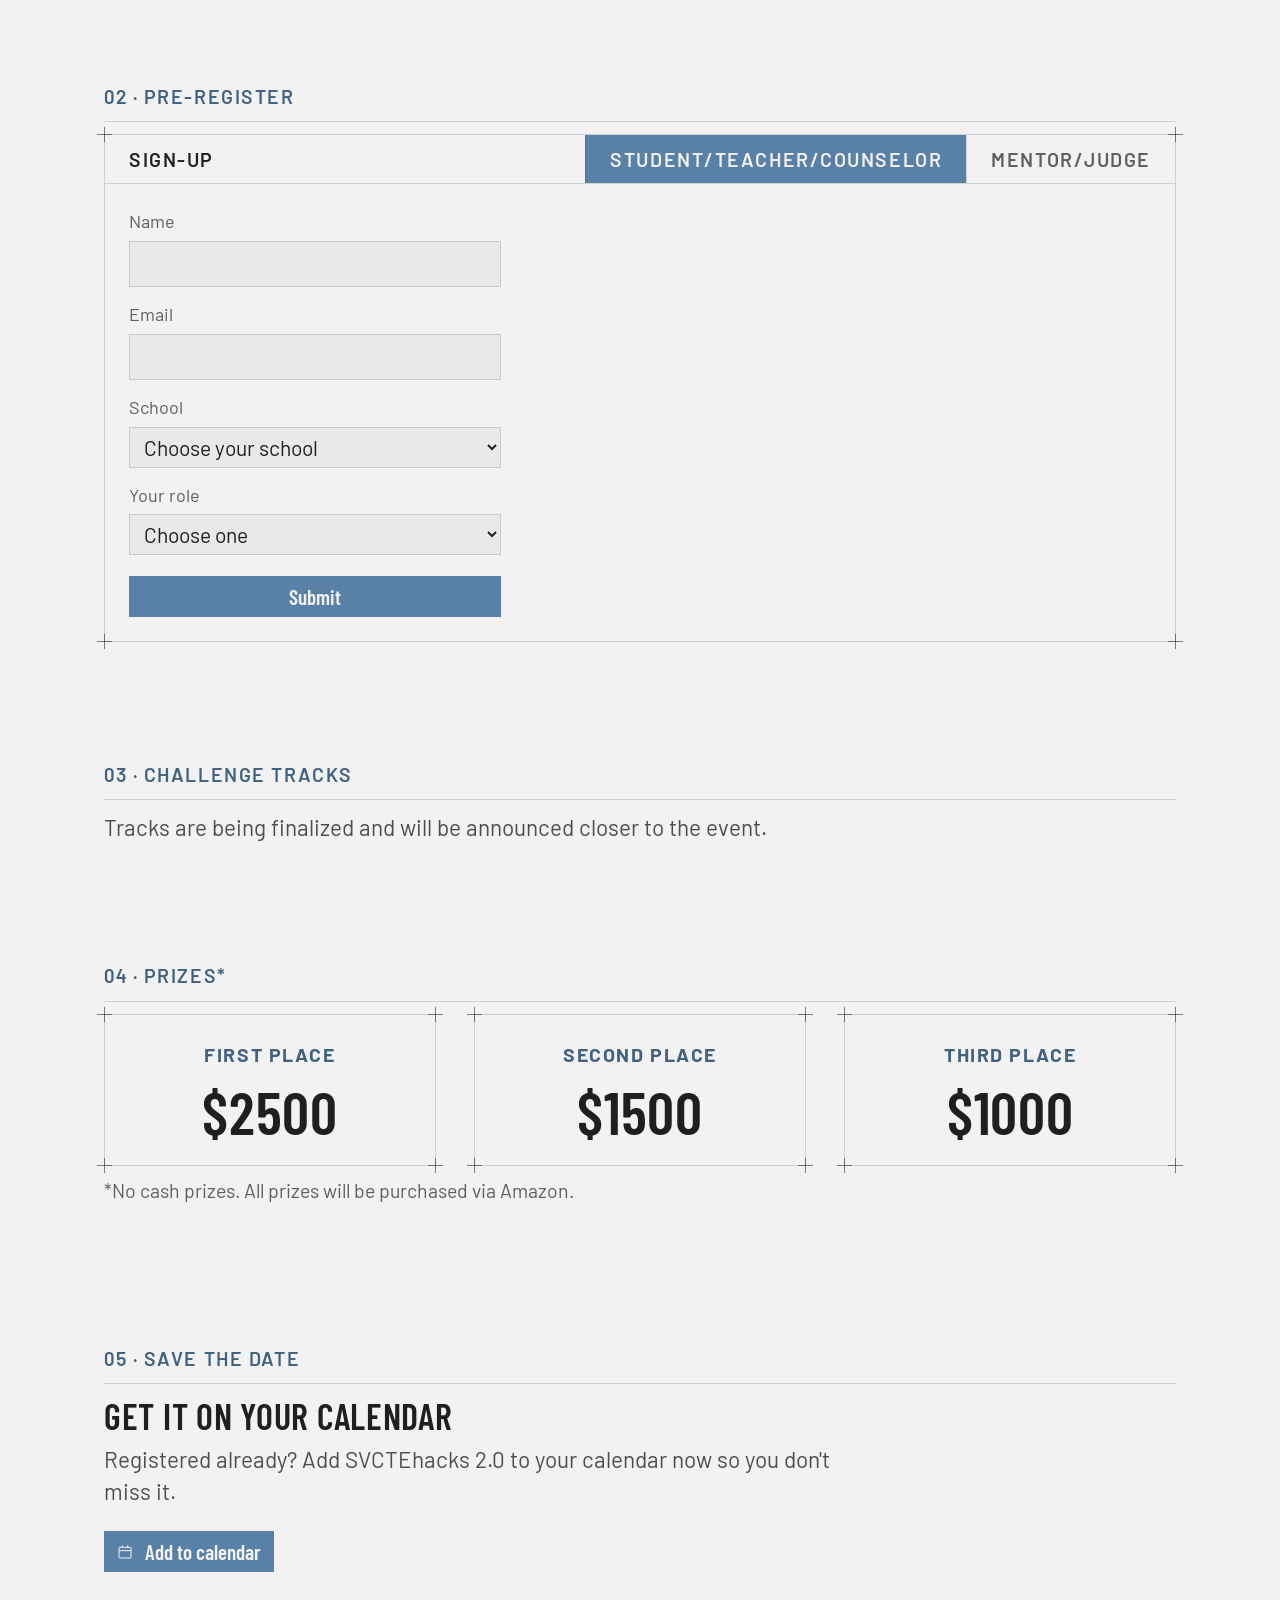
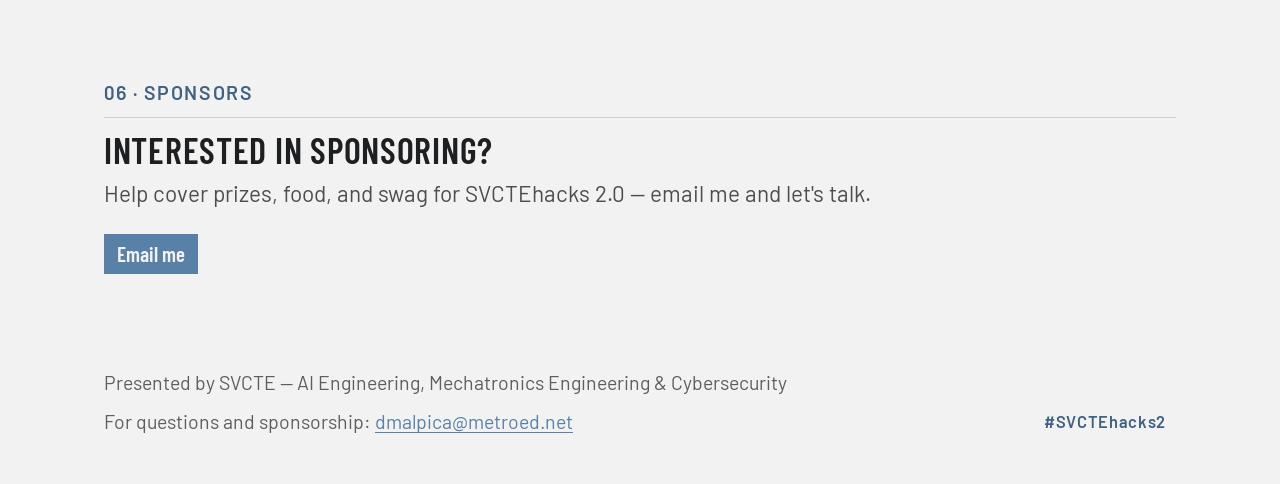
==== commit 99111aa8: "Add experience and absences rows to event details Co-Authored-By: Claude Sonnet 5.5 <noreply@anthrop" ====
--- a/index.html
+++ b/index.html
@@ -58,6 +58,8 @@
             <tr><td class="s-num">04</td><td class="s-prop">Team size</td><td class="s-val">3–4</td><td class="s-rem">Students per team</td></tr>
             <tr><td class="s-num">05</td><td class="s-prop">Open to</td><td class="s-val">MetroEd JPA</td><td class="s-rem">All high schools in CUHSD, ESUHSD, LGSUHSD, MUSD, SJUSD, and SCUSD</td></tr>
             <tr><td class="s-num">06</td><td class="s-prop">Devices</td><td class="s-val">BYOD</td><td class="s-rem">Bring your own laptop</td></tr>
+            <tr><td class="s-num">07</td><td class="s-prop">Experience</td><td class="s-val">None required</td><td class="s-rem">All skill levels welcome</td></tr>
+            <tr><td class="s-num">08</td><td class="s-prop">Absences</td><td class="s-val">Excused</td><td class="s-rem">Subs covered for a teacher with 10+ students</td></tr>
           </tbody>
         </table>
         <p class="sheet-note">Presented by SVCTE — AI Engineering, Mechatronics Engineering &amp; Cybersecurity.</p>
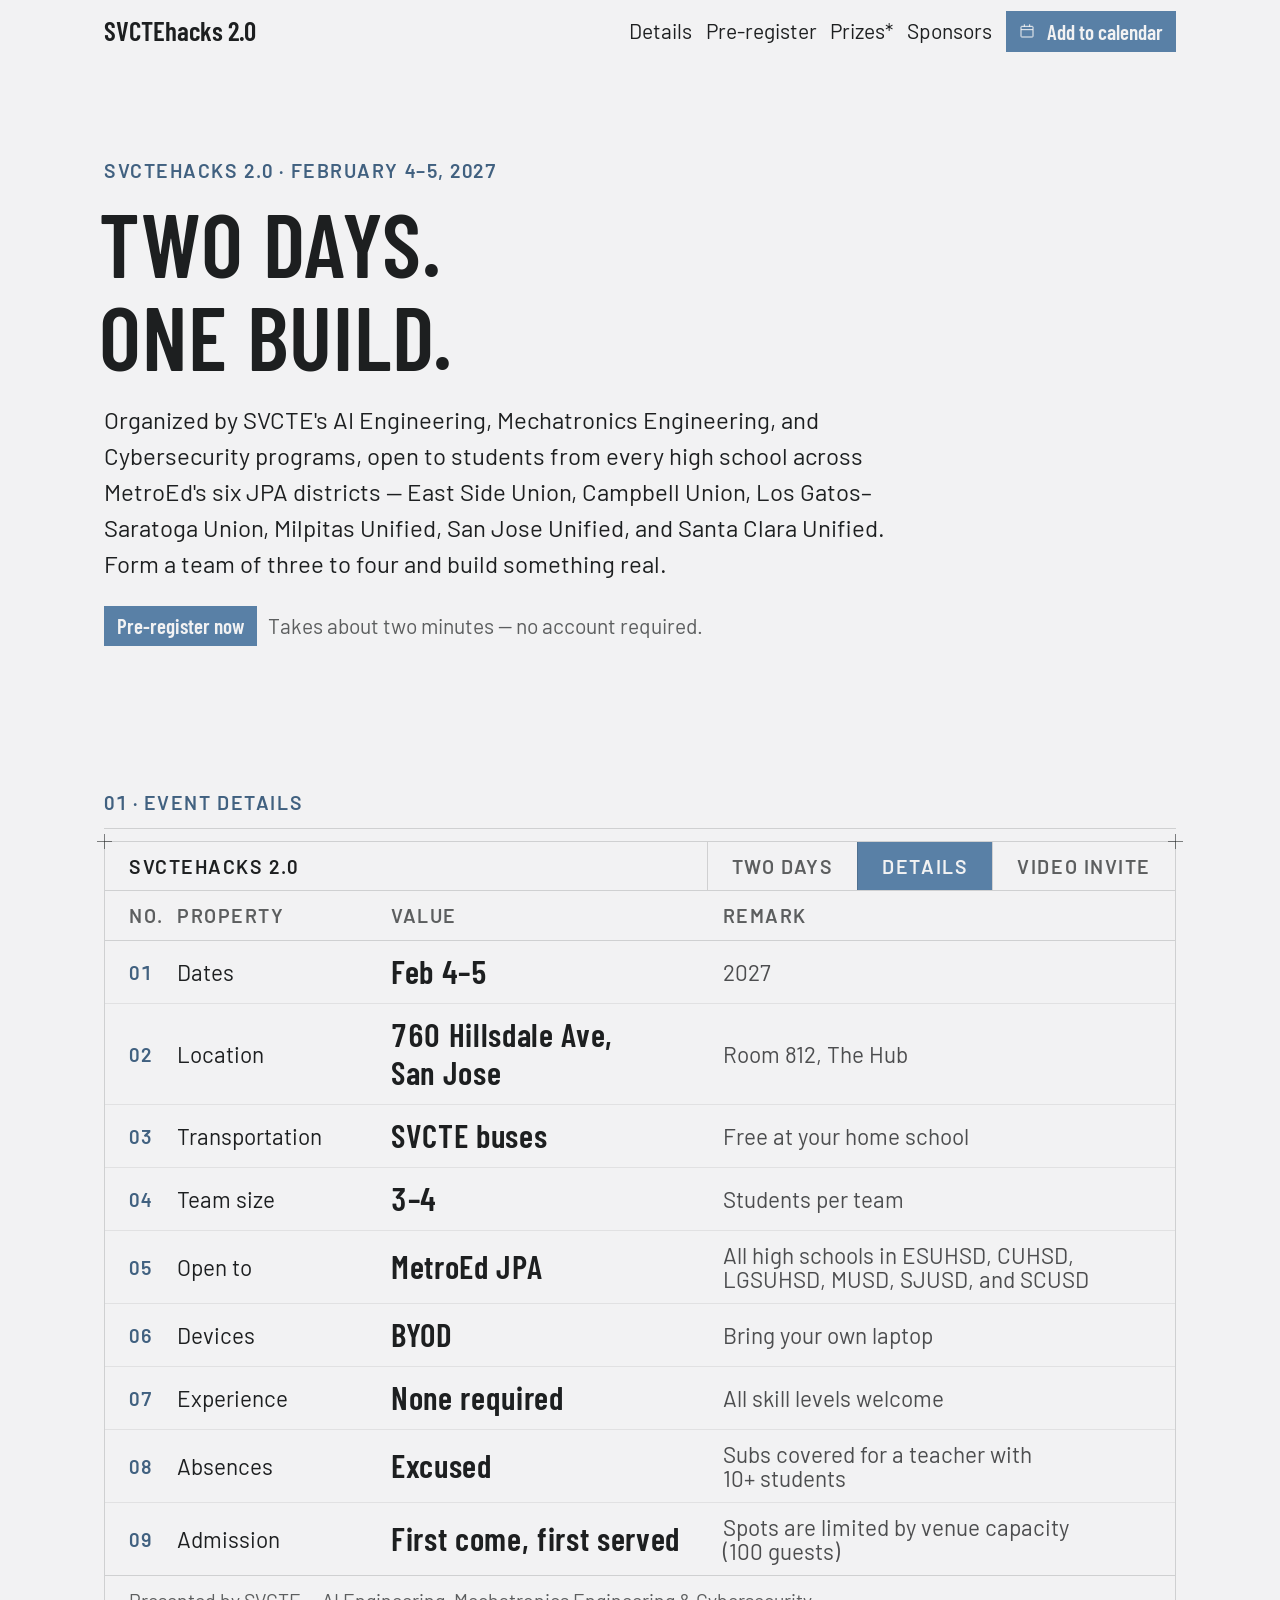
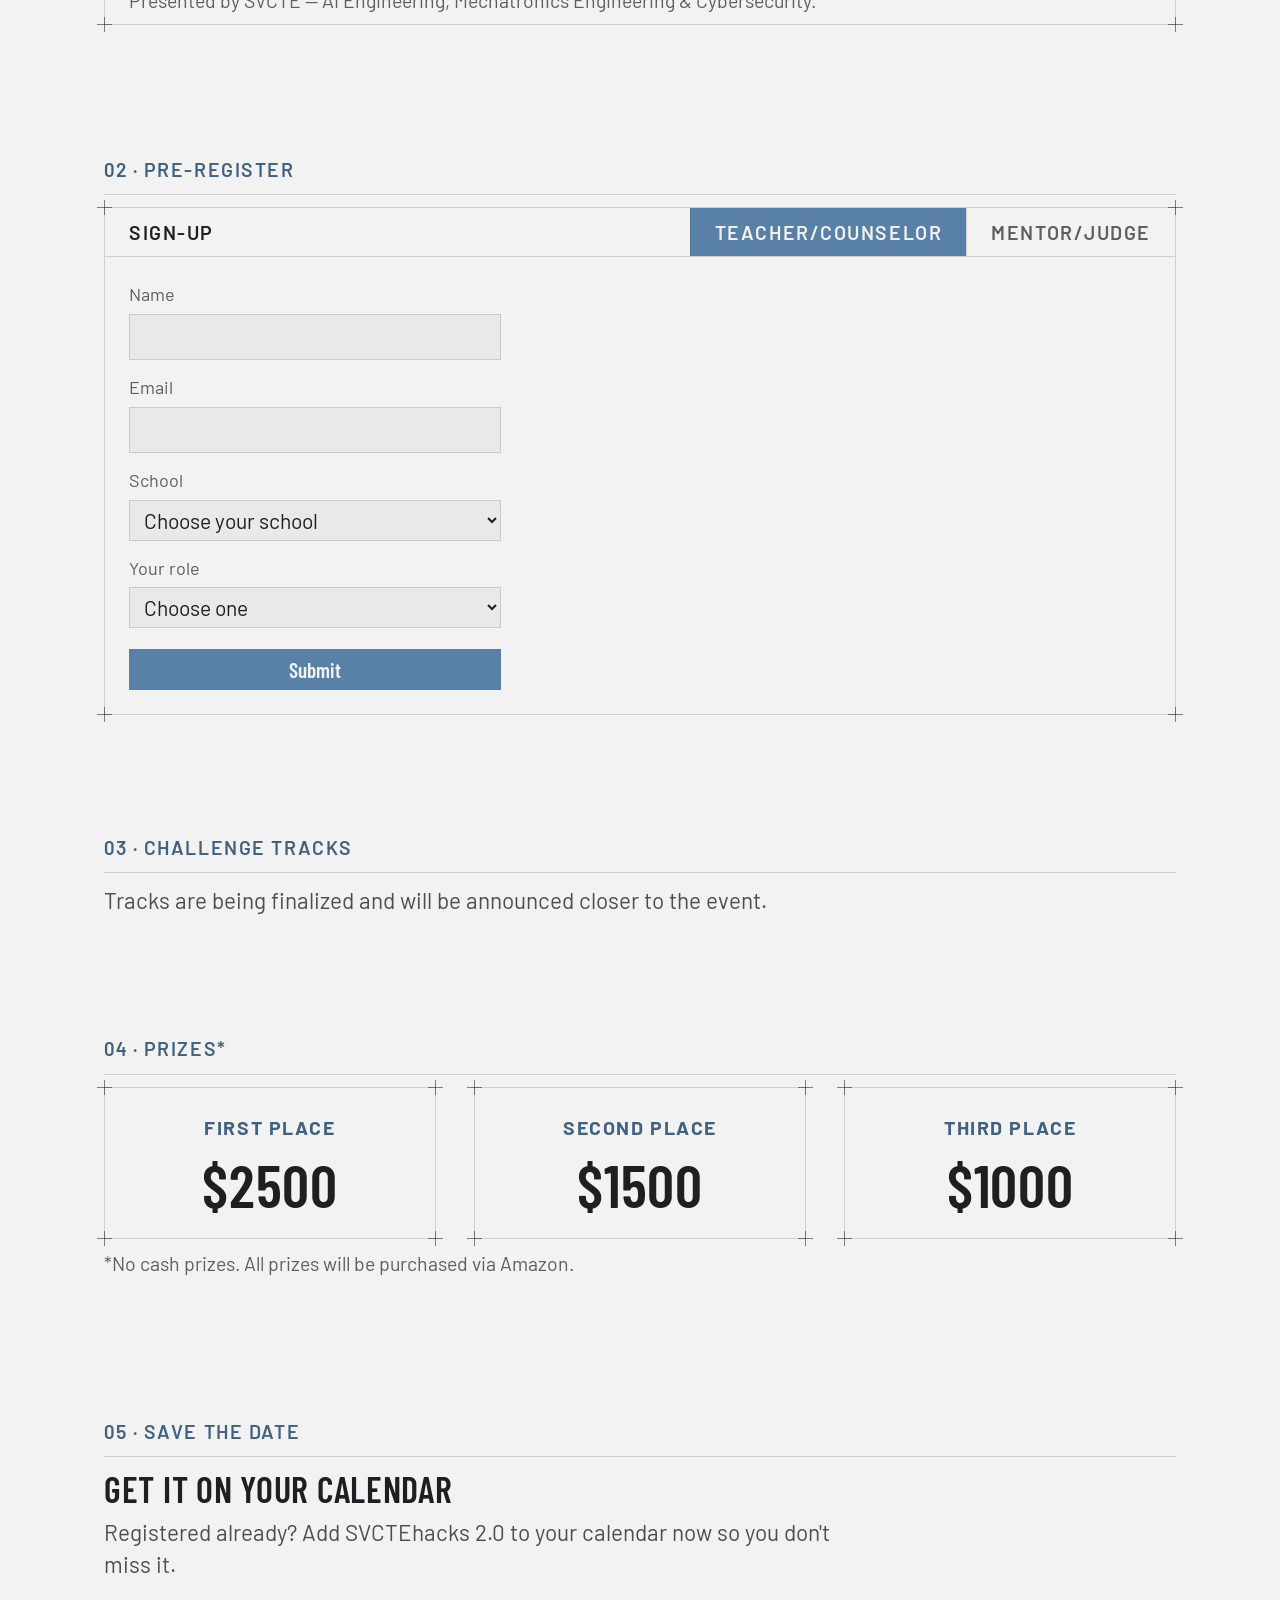
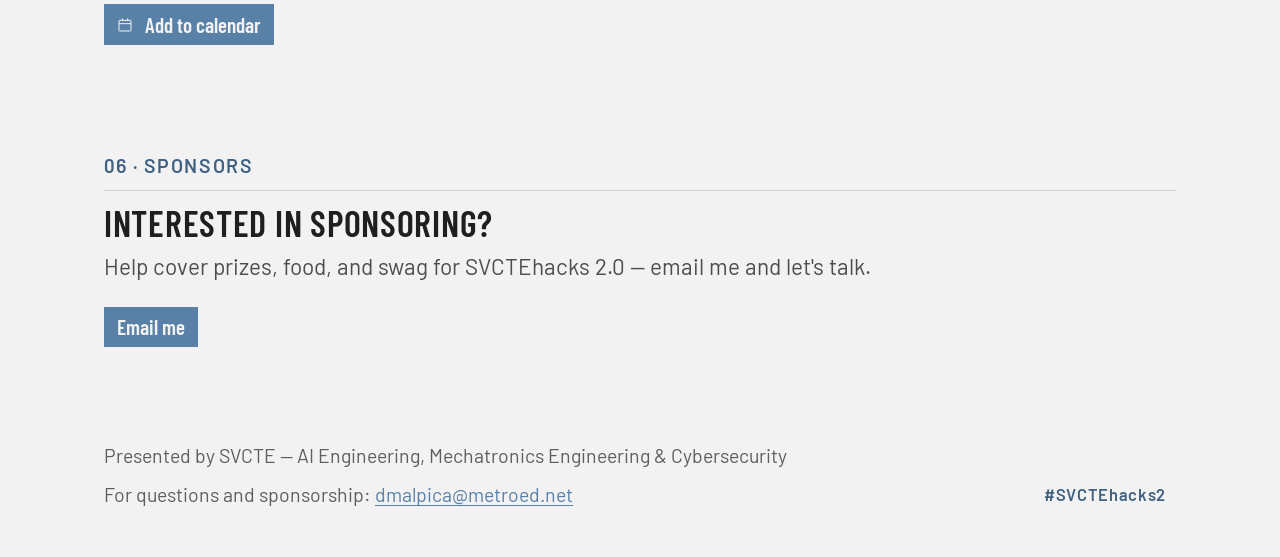
==== commit cda7ef5f: "List East Side Union first, add admission row, drop Student role Co-Authored-By: Claude Sonnet 5.5 <" ====
--- a/index.html
+++ b/index.html
@@ -27,7 +27,7 @@
   <section class="hero">
     <span class="kicker">SVCTEhacks 2.0 · February 4–5, 2027</span>
     <h1 class="display"><span class="line">Two days.</span> <span class="line">One build.</span></h1>
-    <p class="sub">Organized by SVCTE's AI Engineering, Mechatronics Engineering, and Cybersecurity programs, open to students from every high school across MetroEd's six JPA districts — Campbell Union, East Side Union, Los Gatos–Saratoga Union, Milpitas Unified, San Jose Unified, and Santa Clara Unified. Form a team of three to four and build something real.</p>
+    <p class="sub">Organized by SVCTE's AI Engineering, Mechatronics Engineering, and Cybersecurity programs, open to students from every high school across MetroEd's six JPA districts — East Side Union, Campbell Union, Los Gatos–Saratoga Union, Milpitas Unified, San Jose Unified, and Santa Clara Unified. Form a team of three to four and build something real.</p>
     <div class="row">
       <a href="#pre-register" class="btn btn-primary">Pre-register now</a>
       <span class="soon-note">Takes about two minutes — no account required.</span>
@@ -56,10 +56,11 @@
             <tr><td class="s-num">02</td><td class="s-prop">Location</td><td class="s-val">760 Hillsdale Ave, San Jose</td><td class="s-rem">Room 812, The Hub</td></tr>
             <tr><td class="s-num">03</td><td class="s-prop">Transportation</td><td class="s-val">SVCTE buses</td><td class="s-rem">Free at your home school</td></tr>
             <tr><td class="s-num">04</td><td class="s-prop">Team size</td><td class="s-val">3–4</td><td class="s-rem">Students per team</td></tr>
-            <tr><td class="s-num">05</td><td class="s-prop">Open to</td><td class="s-val">MetroEd JPA</td><td class="s-rem">All high schools in CUHSD, ESUHSD, LGSUHSD, MUSD, SJUSD, and SCUSD</td></tr>
+            <tr><td class="s-num">05</td><td class="s-prop">Open to</td><td class="s-val">MetroEd JPA</td><td class="s-rem">All high schools in ESUHSD, CUHSD, LGSUHSD, MUSD, SJUSD, and SCUSD</td></tr>
             <tr><td class="s-num">06</td><td class="s-prop">Devices</td><td class="s-val">BYOD</td><td class="s-rem">Bring your own laptop</td></tr>
             <tr><td class="s-num">07</td><td class="s-prop">Experience</td><td class="s-val">None required</td><td class="s-rem">All skill levels welcome</td></tr>
             <tr><td class="s-num">08</td><td class="s-prop">Absences</td><td class="s-val">Excused</td><td class="s-rem">Subs covered for a teacher with 10+ students</td></tr>
+            <tr><td class="s-num">09</td><td class="s-prop">Admission</td><td class="s-val">First come, first served</td><td class="s-rem">Spots are limited by venue capacity (100 guests)</td></tr>
           </tbody>
         </table>
         <p class="sheet-note">Presented by SVCTE — AI Engineering, Mechatronics Engineering &amp; Cybersecurity.</p>
@@ -80,7 +81,7 @@
       <header class="title-block">
         <span class="tb-title">Sign-up</span>
         <div class="tb-tabs" role="tablist" aria-label="Pre-registration tabs">
-          <button type="button" class="tb-tab" id="tab-interest-btn" role="tab" aria-controls="tab-interest-panel" aria-selected="true">Student/Teacher/Counselor</button>
+          <button type="button" class="tb-tab" id="tab-interest-btn" role="tab" aria-controls="tab-interest-panel" aria-selected="true">Teacher/Counselor</button>
           <button type="button" class="tb-tab" id="tab-mentor-btn" role="tab" aria-controls="tab-mentor-panel" aria-selected="false" tabindex="-1">Mentor/Judge</button>
         </div>
       </header>
@@ -146,7 +147,6 @@
             <label for="reg-role">Your role</label>
             <select class="input" id="reg-role" name="entry.1387347666" required>
               <option value="" disabled selected>Choose one</option>
-              <option value="student">Student</option>
               <option value="teacher">Teacher</option>
               <option value="counselor">Counselor</option>
             </select>
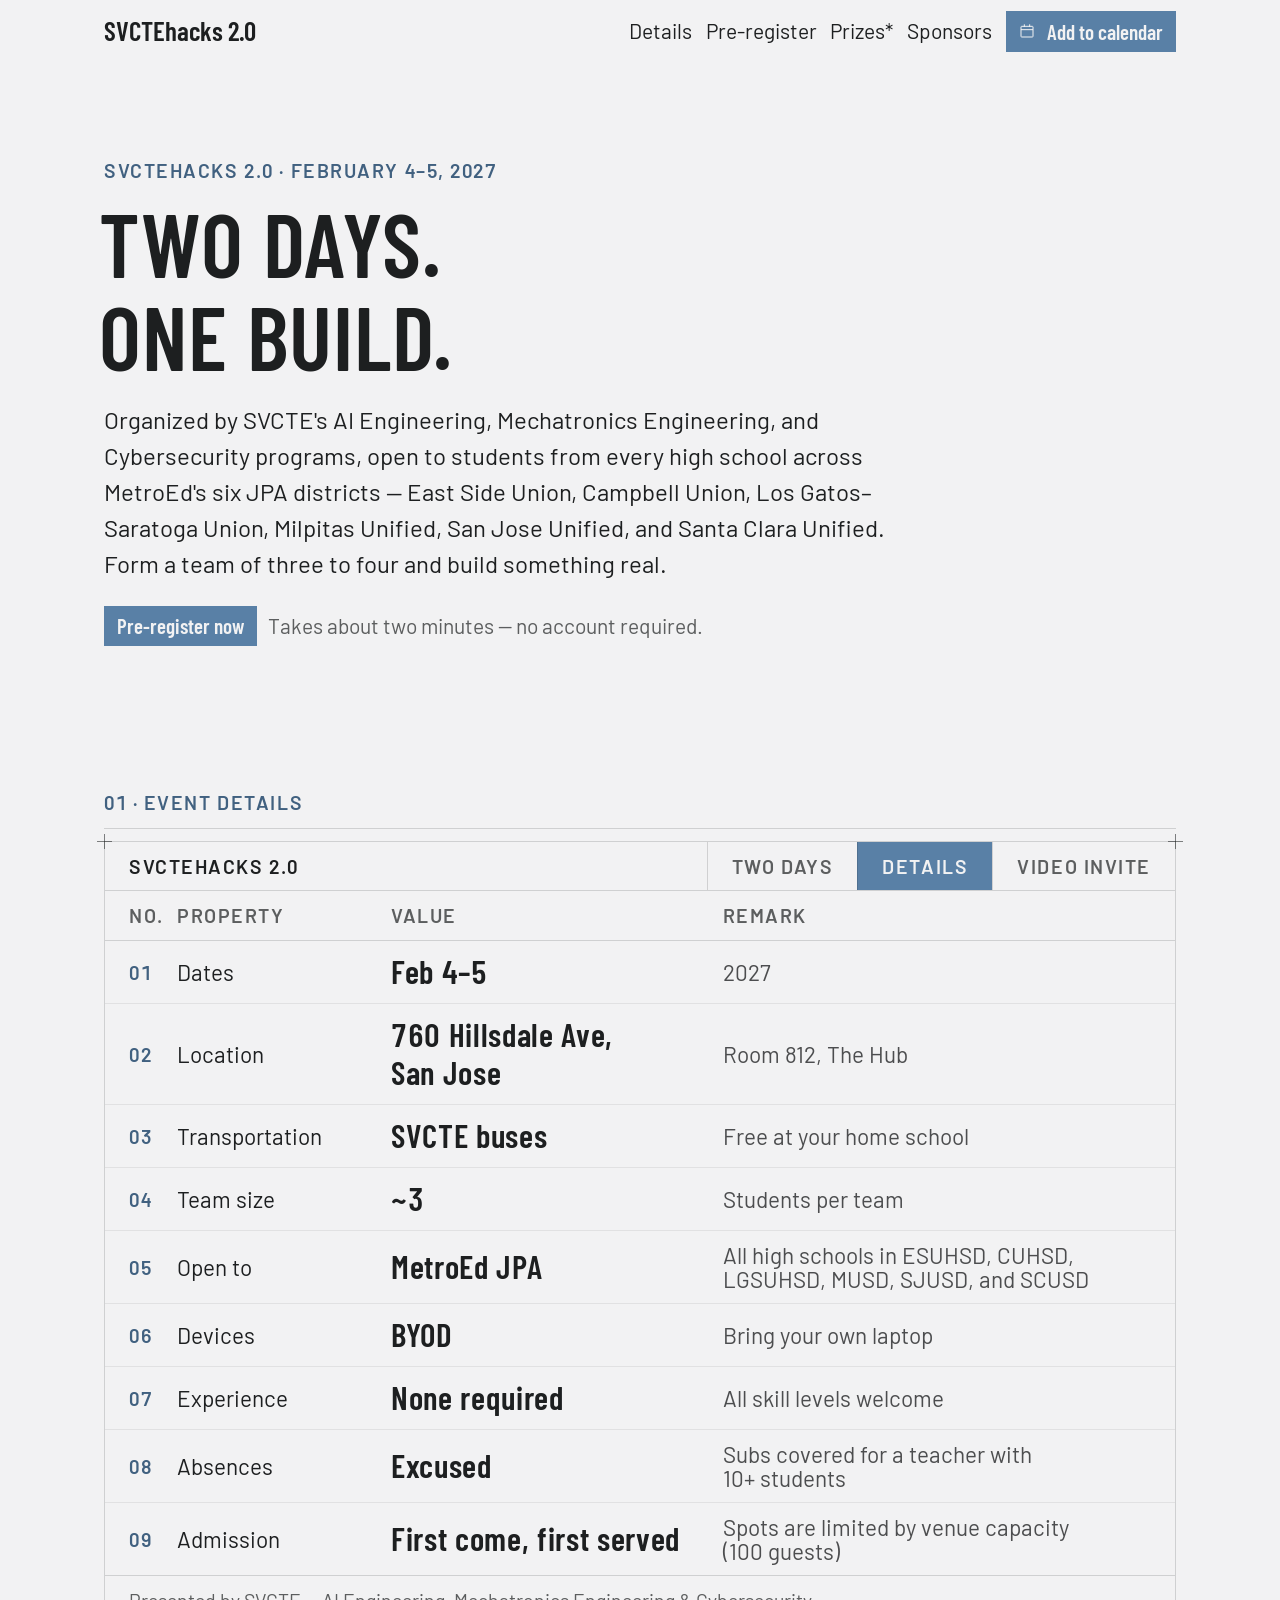
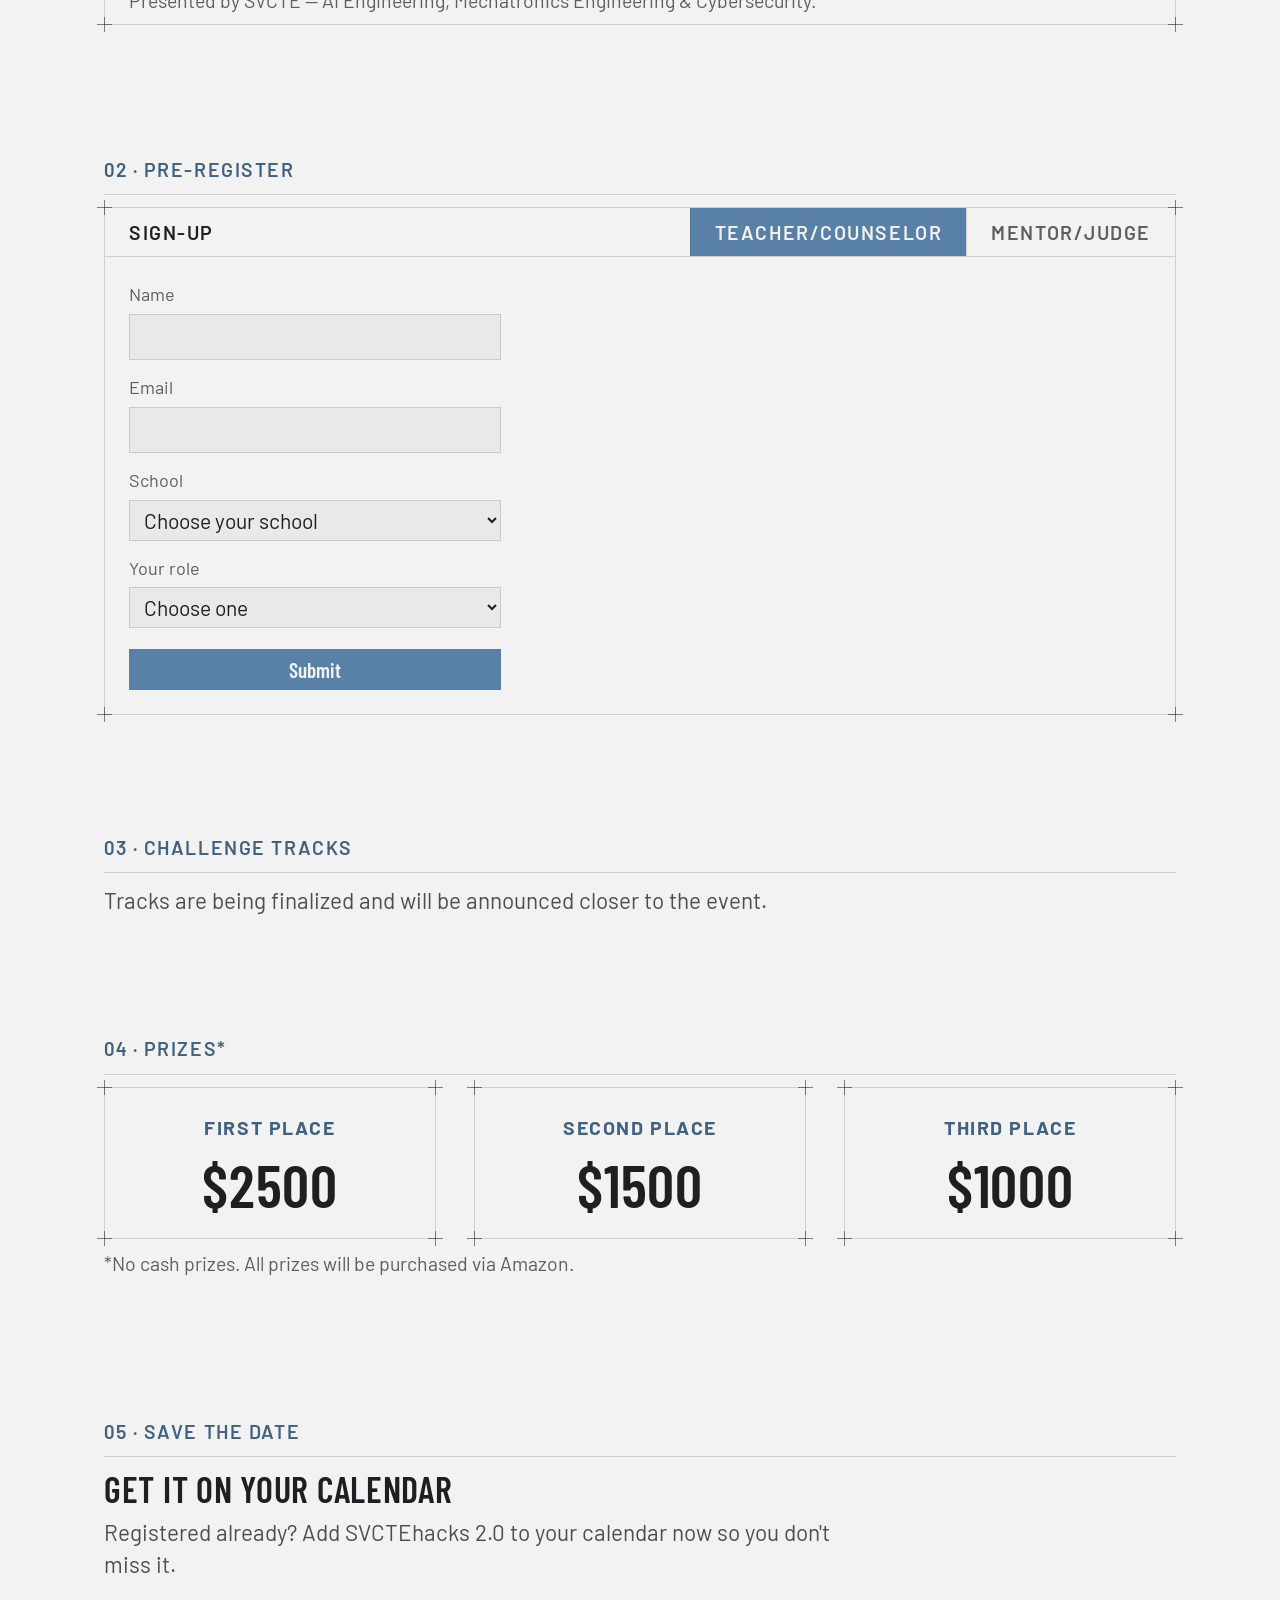
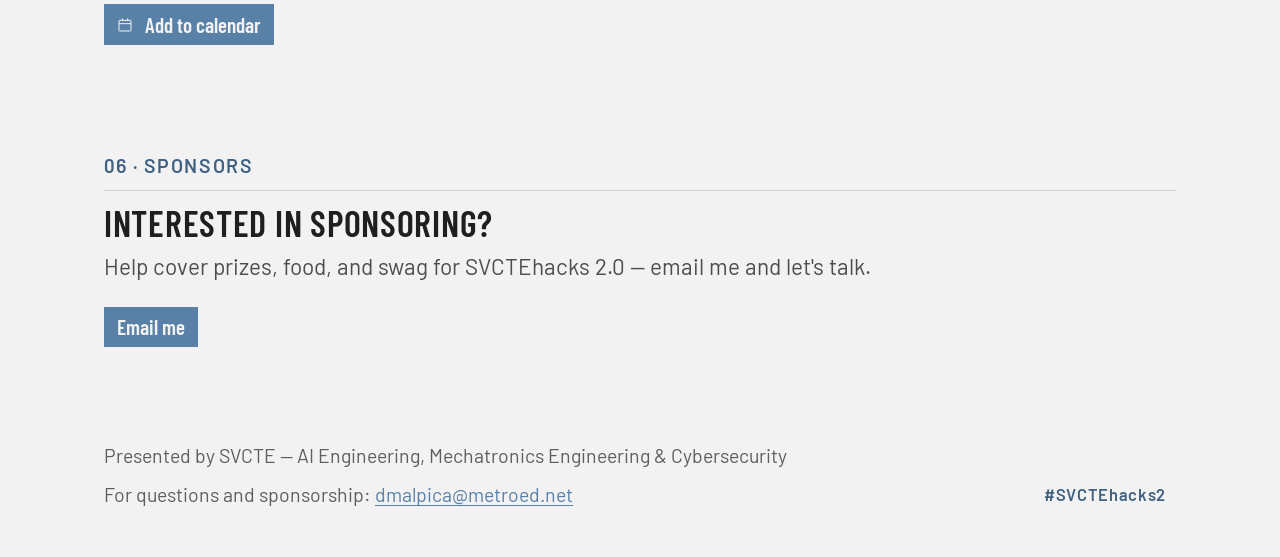
==== commit 0292e1ca: "Mentor shifts as checkboxes, form feedback and reset, team size ~3 Co-Authored-By: Claude Sonnet 5.5" ====
--- a/index.html
+++ b/index.html
@@ -55,7 +55,7 @@
             <tr><td class="s-num">01</td><td class="s-prop">Dates</td><td class="s-val">Feb 4–5</td><td class="s-rem">2027</td></tr>
             <tr><td class="s-num">02</td><td class="s-prop">Location</td><td class="s-val">760 Hillsdale Ave, San Jose</td><td class="s-rem">Room 812, The Hub</td></tr>
             <tr><td class="s-num">03</td><td class="s-prop">Transportation</td><td class="s-val">SVCTE buses</td><td class="s-rem">Free at your home school</td></tr>
-            <tr><td class="s-num">04</td><td class="s-prop">Team size</td><td class="s-val">3–4</td><td class="s-rem">Students per team</td></tr>
+            <tr><td class="s-num">04</td><td class="s-prop">Team size</td><td class="s-val">~3</td><td class="s-rem">Students per team</td></tr>
             <tr><td class="s-num">05</td><td class="s-prop">Open to</td><td class="s-val">MetroEd JPA</td><td class="s-rem">All high schools in ESUHSD, CUHSD, LGSUHSD, MUSD, SJUSD, and SCUSD</td></tr>
             <tr><td class="s-num">06</td><td class="s-prop">Devices</td><td class="s-val">BYOD</td><td class="s-rem">Bring your own laptop</td></tr>
             <tr><td class="s-num">07</td><td class="s-prop">Experience</td><td class="s-val">None required</td><td class="s-rem">All skill levels welcome</td></tr>
@@ -170,23 +170,24 @@
             <input class="input" type="tel" id="mentor-phone" name="entry.205801974" autocomplete="tel" required>
           </div>
           <fieldset class="field">
-            <legend>February 4 shift</legend>
+            <legend>February 4 shifts <span class="legend-hint">(select all that apply)</span></legend>
             <div class="radio-stack">
-              <label class="radio"><input type="radio" name="entry.2137397113" value="7:30 - 9:30 a.m. (Mentoring)" required><span class="dot"></span>7:30 – 9:30 a.m. (Mentoring)</label>
-              <label class="radio"><input type="radio" name="entry.2137397113" value="9:30 - 11:30 a.m. (Mentoring)"><span class="dot"></span>9:30 – 11:30 a.m. (Mentoring)</label>
-              <label class="radio"><input type="radio" name="entry.2137397113" value="11:45 a.m. - 1:45 p.m. (Mentoring)"><span class="dot"></span>11:45 a.m. – 1:45 p.m. (Mentoring)</label>
-              <label class="radio"><input type="radio" name="entry.2137397113" value="1:45 p.m. - 3:45 p.m. (Mentoring)"><span class="dot"></span>1:45 – 3:45 p.m. (Mentoring)</label>
+              <label class="radio"><input type="checkbox" name="entry.2137397113" value="7:30 - 9:30 a.m. (Mentoring)"><span class="dot"></span>7:30 – 9:30 a.m. (Mentoring)</label>
+              <label class="radio"><input type="checkbox" name="entry.2137397113" value="9:30 - 11:30 a.m. (Mentoring)"><span class="dot"></span>9:30 – 11:30 a.m. (Mentoring)</label>
+              <label class="radio"><input type="checkbox" name="entry.2137397113" value="11:45 a.m. - 1:45 p.m. (Mentoring)"><span class="dot"></span>11:45 a.m. – 1:45 p.m. (Mentoring)</label>
+              <label class="radio"><input type="checkbox" name="entry.2137397113" value="1:45 p.m. - 3:45 p.m. (Mentoring)"><span class="dot"></span>1:45 – 3:45 p.m. (Mentoring)</label>
             </div>
           </fieldset>
           <fieldset class="field">
-            <legend>February 5 shift</legend>
+            <legend>February 5 shifts <span class="legend-hint">(select all that apply)</span></legend>
             <div class="radio-stack">
-              <label class="radio"><input type="radio" name="entry.1308196606" value="7:30 - 9:30 a.m. (Mentoring)" required><span class="dot"></span>7:30 – 9:30 a.m. (Mentoring)</label>
-              <label class="radio"><input type="radio" name="entry.1308196606" value="9:30 - 11:30 a.m. (Mentoring)"><span class="dot"></span>9:30 – 11:30 a.m. (Mentoring)</label>
-              <label class="radio"><input type="radio" name="entry.1308196606" value="11:45 a.m. - 1:45 p.m. (Mentoring/Judging)"><span class="dot"></span>11:45 a.m. – 1:45 p.m. (Mentoring/Judging)</label>
-              <label class="radio"><input type="radio" name="entry.1308196606" value="1:45 - 3:45  p.m. (Judging)"><span class="dot"></span>1:45 – 3:45 p.m. (Judging)</label>
+              <label class="radio"><input type="checkbox" name="entry.1308196606" value="7:30 - 9:30 a.m. (Mentoring)"><span class="dot"></span>7:30 – 9:30 a.m. (Mentoring)</label>
+              <label class="radio"><input type="checkbox" name="entry.1308196606" value="9:30 - 11:30 a.m. (Mentoring)"><span class="dot"></span>9:30 – 11:30 a.m. (Mentoring)</label>
+              <label class="radio"><input type="checkbox" name="entry.1308196606" value="11:45 a.m. - 1:45 p.m. (Mentoring/Judging)"><span class="dot"></span>11:45 a.m. – 1:45 p.m. (Mentoring/Judging)</label>
+              <label class="radio"><input type="checkbox" name="entry.1308196606" value="1:45 - 3:45  p.m. (Judging)"><span class="dot"></span>1:45 – 3:45 p.m. (Judging)</label>
             </div>
           </fieldset>
+          <p class="form-error" role="alert" hidden>Select at least one shift on either day.</p>
           <button type="submit" class="btn btn-primary btn-block">Submit</button>
         </form>
         <p class="reg-confirm" id="mentor-confirm" hidden>You're signed up — we'll follow up with shift details.</p>
--- a/styles.css
+++ b/styles.css
@@ -193,6 +193,13 @@
   box-shadow: inset 0 0 0 4px var(--color-bg);
 }
 .radio input:focus-visible + .dot { outline: 2px solid var(--color-accent); outline-offset: 2px; }
+.radio input[type="checkbox"] + .dot { border-radius: 0; }
+.radio input[type="checkbox"]:checked + .dot {
+  background: var(--color-accent) url("data:image/svg+xml,%3Csvg xmlns='http://www.w3.org/2000/svg' viewBox='0 0 16 16'%3E%3Cpath d='M3.5 8.5l3 3 6-6.5' fill='none' stroke='%23f2f2f3' stroke-width='2'/%3E%3C/svg%3E") center / 100% 100% no-repeat;
+  box-shadow: none;
+}
+.legend-hint { font-size: 0.8em; opacity: 0.7; }
+.form-error { margin: 0; font-size: 18px; color: #b3261e; }
 .seg {
   display: inline-flex; overflow: hidden;
   border: 1px solid var(--color-divider); border-radius: var(--radius-md);
